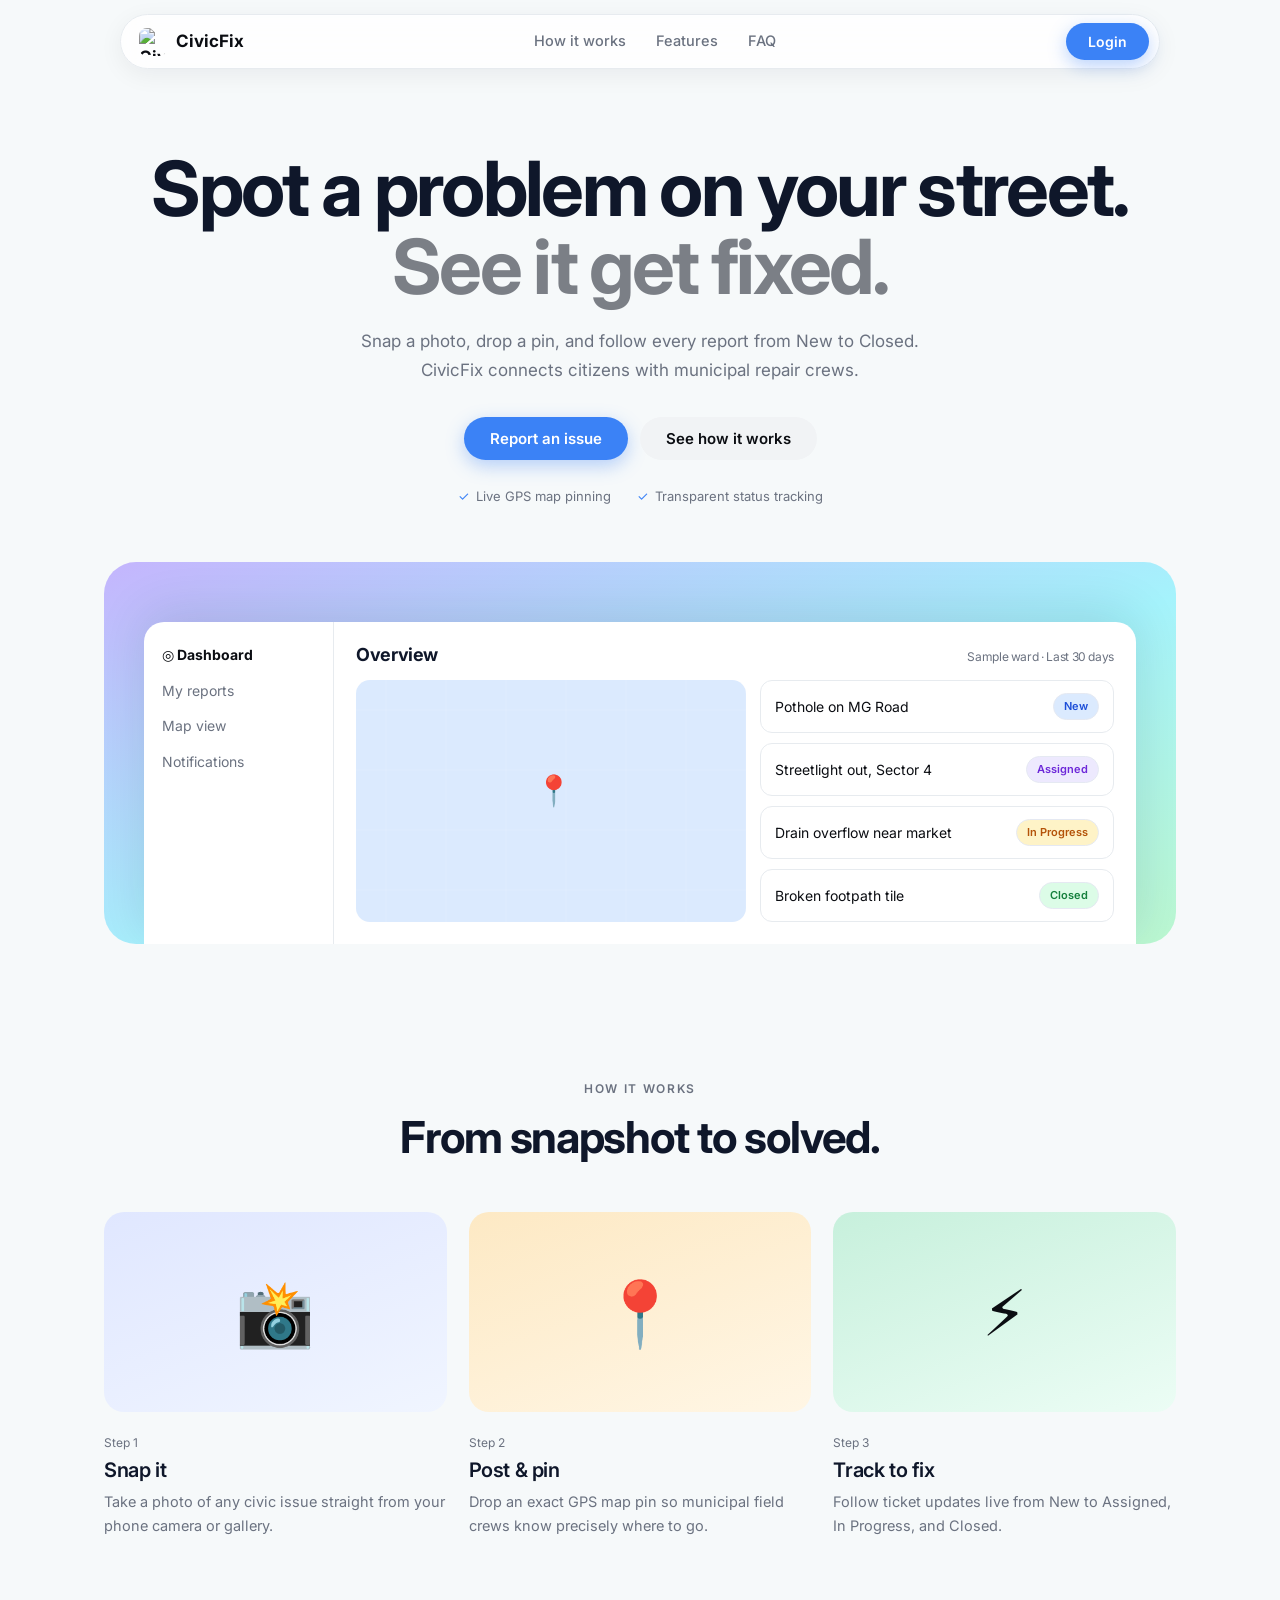
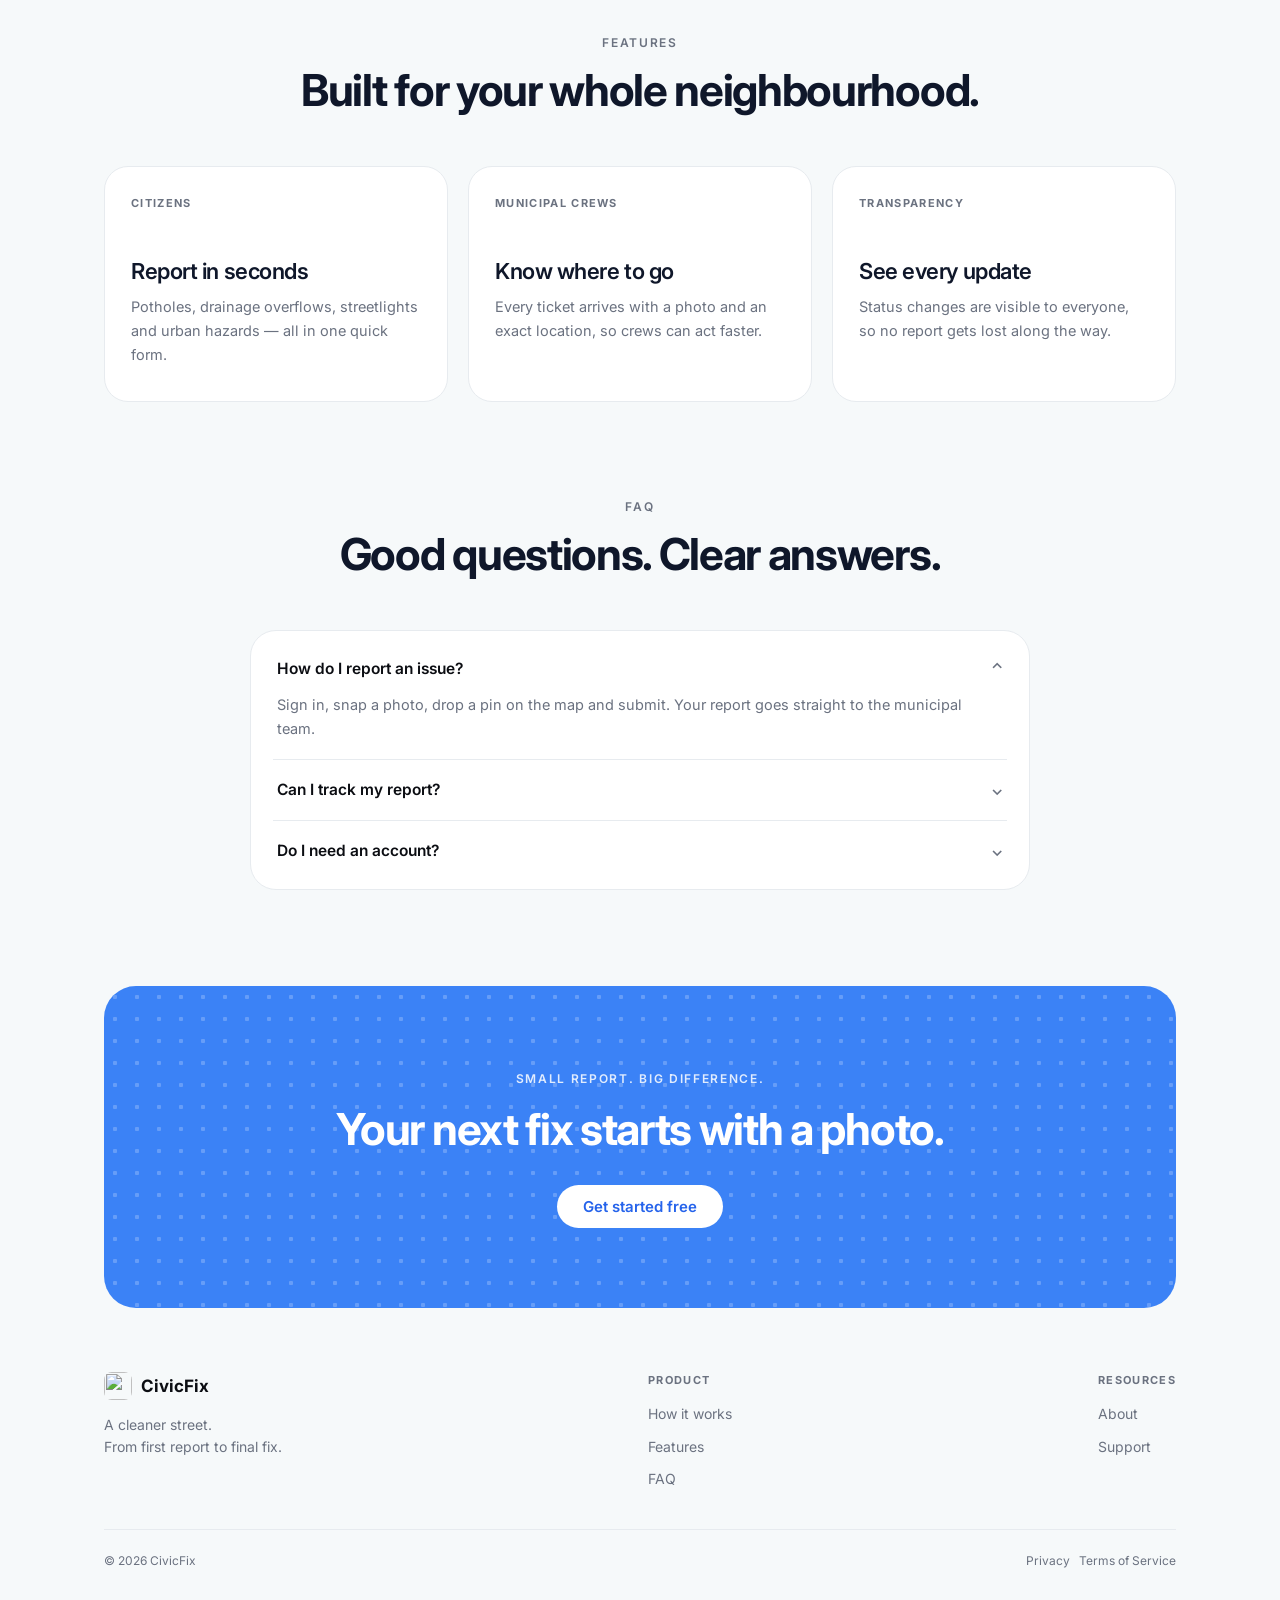
==== index.html @ f0e9b14c "new log in page" ====
<!DOCTYPE html>
<html lang="en">
<head>
<meta charset="utf-8">
<meta name="viewport" content="width=device-width, initial-scale=1">
<title>CivicFix — Welcome & About</title>
<link rel="icon" type="image/svg+xml" href="assets/favicon.svg">
<link rel="preconnect" href="https://fonts.googleapis.com">
<link rel="stylesheet" href="https://fonts.googleapis.com/css2?family=Inter:wght@400;500;600;700;800&display=swap">
<link rel="stylesheet" href="styles.css">
<link rel="stylesheet" href="landing.css">
</head>
<body class="lp">

<!-- FLOATING PILL NAVBAR -->
<nav class="lp-nav">
  <a class="lp-brand" href="index.html"><img src="assets/civicfix-logo.svg" alt="CivicFix logo"><span>CivicFix</span></a>
  <div class="lp-links">
    <a href="#how">How it works</a>
    <a href="#features">Features</a>
    <a href="#faq">FAQ</a>
  </div>
  <button type="button" class="lp-btn blue sm" id="openLoginModalBtn">Login</button>
</nav>

<main>
  <!-- HERO -->
  <section class="lp-hero">
    <div class="lp-wrap">
      <h1>Spot a problem on your street.<span>See it get fixed.</span></h1>
      <p>Snap a photo, drop a pin, and follow every report from New to Closed. CivicFix connects citizens with municipal repair crews.</p>
      <div class="lp-cta">
        <button type="button" class="lp-btn blue" id="heroSignInBtn">Report an issue</button>
        <a href="#how" class="lp-btn soft">See how it works</a>
      </div>
      <div class="lp-trust">
        <span><i>✓</i>Live GPS map pinning</span>
        <span><i>✓</i>Transparent status tracking</span>
      </div>

      <!-- product preview -->
      <div class="lp-stage">
        <div class="lp-win">
          <div class="lp-side"><b>◎ Dashboard</b><span>My reports</span><span>Map view</span><span>Notifications</span></div>
          <div class="lp-main">
            <h4>Overview <small>Sample ward · Last 30 days</small></h4>
            <div class="lp-grid">
              <div class="lp-map"></div>
              <div class="lp-list">
                <div class="lp-row">Pothole on MG Road <span class="chip n">New</span></div>
                <div class="lp-row">Streetlight out, Sector 4 <span class="chip a">Assigned</span></div>
                <div class="lp-row">Drain overflow near market <span class="chip p">In Progress</span></div>
                <div class="lp-row">Broken footpath tile <span class="chip c">Closed</span></div>
              </div>
            </div>
          </div>
        </div>
      </div>
    </div>
  </section>

  <!-- HOW IT WORKS -->
  <section class="lp-sec" id="how">
    <div class="lp-wrap">
      <div class="lp-eyebrow">How it works</div>
      <h2>From snapshot to solved.</h2>
      <div class="lp-cards">
        <div class="lp-card"><div class="art b">📸</div><small>Step 1</small><h3>Snap it</h3><p>Take a photo of any civic issue straight from your phone camera or gallery.</p></div>
        <div class="lp-card"><div class="art y">📍</div><small>Step 2</small><h3>Post &amp; pin</h3><p>Drop an exact GPS map pin so municipal field crews know precisely where to go.</p></div>
        <div class="lp-card"><div class="art g">⚡</div><small>Step 3</small><h3>Track to fix</h3><p>Follow ticket updates live from New to Assigned, In Progress, and Closed.</p></div>
      </div>
    </div>
  </section>

  <!-- FEATURES -->
  <section class="lp-sec" id="features">
    <div class="lp-wrap">
      <div class="lp-eyebrow">Features</div>
      <h2>Built for your whole neighbourhood.</h2>
      <div class="lp-feat">
        <div class="box"><span class="tag">CITIZENS</span><h3>Report in seconds</h3><p>Potholes, drainage overflows, streetlights and urban hazards — all in one quick form.</p></div>
        <div class="box"><span class="tag">MUNICIPAL CREWS</span><h3>Know where to go</h3><p>Every ticket arrives with a photo and an exact location, so crews can act faster.</p></div>
        <div class="box"><span class="tag">TRANSPARENCY</span><h3>See every update</h3><p>Status changes are visible to everyone, so no report gets lost along the way.</p></div>
      </div>
    </div>
  </section>

  <!-- FAQ -->
  <section class="lp-sec" id="faq">
    <div class="lp-wrap">
      <div class="lp-eyebrow">FAQ</div>
      <h2>Good questions. Clear answers.</h2>
      <div class="lp-faq">
        <details open><summary>How do I report an issue?</summary><p>Sign in, snap a photo, drop a pin on the map and submit. Your report goes straight to the municipal team.</p></details>
        <details><summary>Can I track my report?</summary><p>Yes. Each report moves through New, Assigned, In Progress and Closed, and you can follow it from your dashboard.</p></details>
        <details><summary>Do I need an account?</summary><p>You can continue with Google or use an email and password. It only takes a moment.</p></details>
      </div>

      <div class="lp-band">
        <small>SMALL REPORT. BIG DIFFERENCE.</small>
        <h2>Your next fix starts with a photo.</h2>
        <button type="button" class="lp-btn" id="ctaSignInBtn">Get started free</button>
      </div>

      <footer>
        <div class="lp-foot">
          <div><a class="lp-brand" href="index.html"><img src="assets/civicfix-logo.svg" alt=""><span>CivicFix</span></a>
            <p style="color:var(--lp-mute);margin-top:14px">A cleaner street.<br>From first report to final fix.</p></div>
          <div class="col"><h5>PRODUCT</h5><a href="#how">How it works</a><a href="#features">Features</a><a href="#faq">FAQ</a></div>
          <div class="col"><h5>RESOURCES</h5><a href="about.html">About</a><a href="#" class="legal">Support</a></div>
        </div>
        <div class="lp-copy"><span>© 2026 CivicFix</span><span><a href="#" class="legal">Privacy</a> &nbsp; <a href="#" class="legal">Terms of Service</a></span></div>
      </footer>
    </div>
  </section>
</main>

<!-- SIGN IN MODAL (unchanged) -->
<div class="modal" id="loginModal">
  <div class="modal-card" style="max-width: 440px;">
    <div class="modal-head">
      <div>
        <h2 id="authTitle">Welcome back</h2>
        <p class="small muted" style="margin:0" id="authSub">Sign in to report an issue or manage your ward.</p>
      </div>
      <button class="modal-x" data-close type="button">&#10005;</button>
    </div>
    <div class="modal-body">
      <div class="alert" id="loginAlert"></div>
      <button class="auth-google" id="googleBtn" type="button" style="width:100%; margin-bottom: 1rem;">
        <svg width="20" height="20" viewBox="0 0 48 48" aria-hidden="true">
          <path fill="#EA4335" d="M24 9.5c3.54 0 6.71 1.22 9.21 3.6l6.85-6.85C35.9 2.38 30.47 0 24 0 14.62 0 6.51 5.38 2.56 13.22l7.98 6.19C12.43 13.72 17.74 9.5 24 9.5z"/>
          <path fill="#4285F4" d="M46.98 24.55c0-1.57-.15-3.09-.38-4.55H24v9.02h12.94c-.58 2.96-2.26 5.48-4.78 7.18l7.73 6c4.51-4.18 7.09-10.36 7.09-17.65z"/>
          <path fill="#FBBC05" d="M10.53 28.59A14.5 14.5 0 0 1 9.77 24c0-1.6.27-3.14.76-4.59l-7.98-6.19A23.94 23.94 0 0 0 0 24c0 3.88.92 7.54 2.56 10.78l7.97-6.19z"/>
          <path fill="#34A853" d="M24 48c6.48 0 11.93-2.13 15.89-5.81l-7.73-6c-2.15 1.45-4.92 2.3-8.16 2.3-6.26 0-11.57-4.22-13.46-9.91l-7.98 6.19C6.51 42.62 14.62 48 24 48z"/>
        </svg>
Continue with Google
      </button>
      <div class="auth-divider">OR</div>
      <form id="emailForm" novalidate>
        <div class="field hidden" id="fName">
          <label for="fullName">Full name</label>
          <input class="input" type="text" id="fullName" placeholder="Your name" autocomplete="name" maxlength="60">
        </div>
        <div class="field" id="fEmail">
          <label for="email">Email address</label>
          <input class="input" type="email" id="email" placeholder="you@example.com" autocomplete="email">
          <div class="error-text">Enter a valid email address.</div>
        </div>
        <div class="field" id="fPass">
          <label for="password">Password</label>
          <input class="input" type="password" id="password" placeholder="••••••••" autocomplete="current-password">
          <div class="error-text">Password must be at least 6 characters.</div>
        </div>
        <div class="link-row"><a href="#" id="forgotLink" class="small">Forgot password?</a></div>
        <button class="btn btn-primary btn-lg btn-block" type="submit" id="signInBtn">Sign in</button>
      </form>
      <p class="center small muted" style="margin-top:1.1rem">
        <span id="switchText">New to CivicFix?</span> <a href="#" id="createLink">Create an account</a>
      </p>
      <div class="auth-legal">
        <a href="#" class="legal">Terms of Service</a>
        <a href="#" class="legal">Privacy Policy</a>
        <a href="#" class="legal">Support</a>
      </div>
    </div>
  </div>
</div>

<div class="toast-wrap"></div>

<script src="config.js"></script>
<script src="app.js"></script>
<script>
(function () {
  var mode = "signin"; // "signin" | "signup"
  var googleBtn = CF.$("#googleBtn");
  var googleHtml = googleBtn.innerHTML;
  var signInBtn = CF.$("#signInBtn");

  CF.wireModals();
  function openLogin() { CF.openModal("loginModal"); }
  CF.$("#openLoginModalBtn").addEventListener("click", openLogin);
  CF.$("#heroSignInBtn").addEventListener("click", openLogin);
  CF.$("#ctaSignInBtn").addEventListener("click", openLogin);

  CF.init().catch(function () {});

  document.documentElement.setAttribute("data-theme", localStorage.getItem("theme") || "light");

  function showAlert(msg) {
    var a = CF.$("#loginAlert");
    if (!msg) { a.classList.remove("show"); return; }
    a.textContent = msg;
    a.classList.add("show");
  }
  function resetButtons() {
    googleBtn.disabled = false;
    googleBtn.innerHTML = googleHtml;
    signInBtn.disabled = false;
    signInBtn.textContent = mode === "signup" ? "Create account" : "Sign in";
  }
  function go(session) {
    CF.toast("ok", "Signed in", session.role === "staff" ? "Opening the municipal console\u2026" : "Opening your dashboard\u2026");
    setTimeout(function () {
      CF.navigate(session.role === "staff" ? "admin.html" : "dashboard.html");
    }, 450);
  }
  function fail(err) {
    resetButtons();
    var msg = (err && err.status) ? CF.errText(err) : CF.authMessage(err);
    if (msg) { showAlert(msg); }
  }

  function setMode(next) {
    mode = next;
    var up = mode === "signup";
    CF.$("#authTitle").textContent = up ? "Create your account" : "Welcome back";
    CF.$("#authSub").textContent = up ? "Join CivicFix to report and track issues in your area."
      : "Sign in to report an issue or manage your ward.";
    CF.$("#fName").classList.toggle("hidden", !up);
    CF.$("#password").setAttribute("autocomplete", up ? "new-password" : "current-password");
    CF.$("#forgotLink").classList.toggle("hidden", up);
    CF.$("#switchText").textContent = up ? "Already have an account?" : "New to CivicFix?";
    CF.$("#createLink").textContent = up ? "Sign in" : "Create an account";
    signInBtn.textContent = up ? "Create account" : "Sign in";
    showAlert("");
  }
  CF.$("#createLink").addEventListener("click", function (e) {
    e.preventDefault();
    setMode(mode === "signin" ? "signup" : "signin");
  });

  googleBtn.addEventListener("click", function () {
    showAlert("");
    googleBtn.disabled = true;
    googleBtn.innerHTML = '<span class="spinner dark"></span> Connecting to Google\u2026';
    CF.signInGoogle().then(go).catch(fail);
  });

  CF.$("#emailForm").addEventListener("submit", function (e) {
    e.preventDefault();
    var email = CF.$("#email").value.trim();
    var pass = CF.$("#password").value;
    var okEmail = /^[^\s@]+@[^\s@]+\.[^\s@]+$/.test(email);
    var okPass = pass.length >= 6;
    CF.$("#fEmail").classList.toggle("invalid", !okEmail);
    CF.$("#fPass").classList.toggle("invalid", !okPass);
    if (!okEmail || !okPass) {
      showAlert("Please fix the highlighted fields and try again.");
      return;
    }
    showAlert("");
    signInBtn.disabled = true;
    signInBtn.innerHTML = '<span class="spinner"></span> ' + (mode === "signup" ? "Creating account\u2026" : "Signing in\u2026");
    var job = mode === "signup"
      ? CF.signUpEmail(CF.$("#fullName").value.trim(), email, pass)
      : CF.signInEmail(email, pass);
    job.then(go).catch(fail);
  });

  CF.$("#forgotLink").addEventListener("click", function (e) {
    e.preventDefault();
    var email = CF.$("#email").value.trim();
    if (!/^[^\s@]+@[^\s@]+\.[^\s@]+$/.test(email)) {
      CF.$("#fEmail").classList.add("invalid");
      showAlert("Enter your email address above, then click \u201CForgot password?\u201D again.");
      return;
    }
    showAlert("");
    CF.resetPassword(email)
      .then(function () { CF.toast("ok", "Check your inbox", "If an account exists, a reset link is on its way."); })
      .catch(function (err) { showAlert(CF.authMessage(err)); });
  });

  CF.$$(".legal").forEach(function (el) {
    el.addEventListener("click", function (e) {
      e.preventDefault();
      CF.toast("", "Legal", "Terms, privacy and support pages are placeholders in this build.");
    });
  });

  if (!CF.firebaseConfigured()) {
    showAlert("Firebase is not configured yet. Fill in config.js with your project's web config.");
    return;
  }
  CF.loadSession().then(function (s) { if (s) { go(s); } })
    .catch(function (err) { showAlert(CF.errText(err)); });
})();
</script>
</body>
</html>
---- styles.css ----
/* ==========================================================================
   CivicFix — shared stylesheet
   Vanilla CSS only. No frameworks, no build step.
   ========================================================================== */

:root{
  --brand:#1d4ed8;
  --brand-700:#1e40af;
  --brand-900:#172554;
  --brand-50:#eef4ff;
  
  /* Dynamic Theme Variables (Default: Light Mode) */
  --ink:#0f172a;
  --body:#334155;
  --muted:#64748b;
  --line:#e5e9f2;
  --line-2:#eef1f7;
  --bg:#f5f7fb;
  --card:#ffffff;
  --card-head-bg:#fafbfe;
  --input-bg:#ffffff;
  --input-readonly-bg:#f7f9fc;
  --topbar-bg:rgba(255,255,255,.92);
  --dropdown-bg:#ffffff;
  --sidebar-bg:#0f1b33;
  --kcol-bg:#eef1f7;
  
  --ok:#0f9d58;
  --ok-bg:#e8f6ee;
  --warn:#b45309;
  --warn-bg:#fdf3e3;
  --info:#1d4ed8;
  --info-bg:#eaf1ff;
  --violet:#6d28d9;
  --violet-bg:#f2ecff;
  --danger:#dc2626;
  --danger-bg:#fdecec;

  --radius:14px;
  --radius-sm:10px;
  --radius-lg:22px;
  --shadow-sm:0 1px 2px rgba(15,23,42,.06);
  --shadow:0 8px 28px rgba(15,23,42,.08);
  --shadow-lg:0 30px 70px rgba(15,23,42,.22);
  --nav-h:66px;
}

/* Dark Theme Overrides (Black & White / Dark Mode) */
[data-theme="dark"] {
  --ink:#f8fafc;
  --body:#94a3b8;
  --muted:#64748b;
  --line:#1e293b;
  --line-2:#111827;
  --bg:#0b0f19;
  --card:#131d31;
  --card-head-bg:#101726;
  --input-bg:#0f172a;
  --input-readonly-bg:#1e293b;
  --topbar-bg:rgba(19,29,49,.92);
  --dropdown-bg:#131d31;
  --sidebar-bg:#080e1a;
  --kcol-bg:#101726;
  --shadow-sm:0 1px 2px rgba(0,0,0,.4);
  --shadow:0 8px 28px rgba(0,0,0,.5);
}

*{box-sizing:border-box}
html,body{margin:0;padding:0}
body{
  font-family:"Inter",system-ui,-apple-system,"Segoe UI",Roboto,Helvetica,Arial,sans-serif;
  background:var(--bg);color:var(--body);line-height:1.55;
  -webkit-font-smoothing:antialiased;font-size:15px;
  transition: background-color 0.2s ease, color 0.2s ease;
}
h1,h2,h3,h4{color:var(--ink);margin:0 0 .35rem;line-height:1.22;letter-spacing:-.02em}
h1{font-size:1.7rem;font-weight:800}
h2{font-size:1.22rem;font-weight:700}
h3{font-size:1.02rem;font-weight:700}
p{margin:0 0 .8rem}
a{color:var(--brand);text-decoration:none}
a:hover{text-decoration:underline}
img{max-width:100%}
.hidden{display:none !important}
.muted{color:var(--muted)}
.small{font-size:.82rem}
.mono{font-family:ui-monospace,SFMono-Regular,Menlo,Consolas,monospace}
.center{text-align:center}
.row{display:flex;gap:.6rem;align-items:center}
.row.between{justify-content:space-between}
.wrap{flex-wrap:wrap}
.grow{flex:1}

/* ---------------------------------------------------------------- buttons */
.btn{
  display:inline-flex;align-items:center;justify-content:center;gap:.5rem;
  font:inherit;font-weight:600;font-size:.92rem;cursor:pointer;
  padding:.68rem 1.05rem;border-radius:11px;border:1px solid transparent;
  background:var(--card);color:var(--ink);transition:.16s ease;white-space:nowrap;
}
.btn:hover{transform:translateY(-1px)}
.btn:active{transform:translateY(0)}
.btn:focus-visible{outline:3px solid rgba(29,78,216,.28);outline-offset:2px}
.btn-primary{background:linear-gradient(180deg,#2563eb,#1d4ed8);color:#fff;box-shadow:0 6px 18px rgba(29,78,216,.32)}
.btn-primary:hover{box-shadow:0 10px 26px rgba(29,78,216,.4)}
.btn-outline{background:var(--card);border-color:var(--line);color:var(--ink)}
.btn-outline:hover{border-color:#c7d2e8;background:var(--bg)}
.btn-ghost{background:transparent;color:var(--body)}
.btn-ghost:hover{background:var(--line)}
.btn-danger{background:var(--card);border-color:#f2c6c6;color:var(--danger)}
.btn-danger:hover{background:var(--danger-bg)}
.btn-ok{background:var(--ok);color:#fff;box-shadow:0 6px 18px rgba(15,157,88,.28)}
.btn-lg{padding:.9rem 1.5rem;font-size:1rem;border-radius:13px}
.btn-sm{padding:.42rem .7rem;font-size:.8rem;border-radius:9px}
.btn-block{width:100%}
.btn[disabled]{opacity:.55;cursor:not-allowed;transform:none}
.btn-icon{width:36px;height:36px;padding:0;border-radius:10px}

/* ------------------------------------------------------------------ badges */
.badge{
  display:inline-flex;align-items:center;gap:.35rem;
  font-size:.74rem;font-weight:700;letter-spacing:.02em;
  padding:.28rem .6rem;border-radius:999px;text-transform:uppercase;
  background:var(--line);color:var(--body);border:1px solid transparent;
}
.badge::before{content:"";width:6px;height:6px;border-radius:50%;background:currentColor}
.badge-new{background:var(--warn-bg);color:var(--warn)}
.badge-assigned{background:var(--violet-bg);color:var(--violet)}
.badge-progress{background:var(--info-bg);color:var(--info)}
.badge-closed{background:var(--ok-bg);color:var(--ok)}
.pill{font-size:.72rem;font-weight:700;padding:.22rem .55rem;border-radius:999px;background:var(--brand-50);color:var(--brand-700)}

/* ------------------------------------------------------------------- cards */
.card{background:var(--card);border:1px solid var(--line);border-radius:var(--radius);box-shadow:var(--shadow-sm)}
.card-pad{padding:1.15rem 1.25rem}
.card-head{display:flex;align-items:center;justify-content:space-between;gap:1rem;padding:1rem 1.25rem;border-bottom:1px solid var(--line-2);background:var(--card-head-bg)}
.card-head h2,.card-head h3{margin:0}

/* ------------------------------------------------------------------- forms */
.field{margin-bottom:.95rem}
.field label{display:block;font-weight:600;color:var(--ink);font-size:.86rem;margin-bottom:.38rem}
.field .hint{font-size:.78rem;color:var(--muted);font-weight:400;margin-left:.3rem}
.input,.select,.textarea{
  width:100%;font:inherit;color:var(--ink);background:var(--input-bg);
  border:1px solid var(--line);border-radius:11px;padding:.72rem .85rem;
  transition:.15s ease;
}
.input::placeholder,.textarea::placeholder{color:var(--muted)}
.input:focus,.select:focus,.textarea:focus{outline:none;border-color:var(--brand);box-shadow:0 0 0 4px rgba(29,78,216,.13)}
.textarea{min-height:118px;resize:vertical}
.input[readonly]{background:var(--input-readonly-bg);color:var(--muted)}
.input-group{display:flex;gap:.5rem}
.input-group .input{flex:1}
.error-text{color:var(--danger);font-size:.78rem;margin-top:.3rem;display:none}
.field.invalid .input,.field.invalid .textarea,.field.invalid .select{border-color:var(--danger);box-shadow:0 0 0 4px rgba(220,38,38,.1)}
.field.invalid .error-text{display:block}

/* -------------------------------------------------------------- login page (UPDATED WITH BACKGROUND IMAGE) */
.auth{
  min-height:100vh;
  display:grid;
  grid-template-columns:1.05fr .95fr;
  background-color: #0b0f19;
}

.auth-brand{
  position:relative;
  overflow:hidden;
  color:#fff;
  padding:3rem 3.2rem;
  /* Urban City Infrastructure Background with Dark Gradient Overlay */
  background: 
    linear-gradient(135deg, rgba(15, 23, 42, 0.90) 0%, rgba(29, 78, 216, 0.85) 100%),
    url("https://images.unsplash.com/photo-1477959858617-67f30ac4ce71?q=80&w=1600&auto=format&fit=crop") center/cover no-repeat;
  display:flex;
  flex-direction:column;
  justify-content:space-between;
}

.auth-brand::after{
  content:"";
  position:absolute;
  inset:0;
  opacity:.12;
  background-image:linear-gradient(rgba(255,255,255,.6) 1px,transparent 1px),
                   linear-gradient(90deg,rgba(255,255,255,.6) 1px,transparent 1px);
  background-size:46px 46px;
}

.auth-brand>*{position:relative;z-index:1}
.brand-logo{display:flex;align-items:center;gap:.7rem;font-weight:800;font-size:1.2rem;letter-spacing:-.02em}
.brand-mark{
  width:42px;height:42px;border-radius:12px;display:grid;place-items:center;
  background:rgba(255,255,255,.16);border:1px solid rgba(255,255,255,.35);
  font-size:1.15rem;backdrop-filter:blur(6px);overflow:hidden;
}
.brand-mark img{width:30px;height:30px;display:block}
.auth-headline{font-size:2.45rem;font-weight:800;line-height:1.14;letter-spacing:-.035em;margin-bottom:.9rem}
.auth-sub{font-size:1.02rem;opacity:.92;max-width:30rem}
.auth-points{list-style:none;padding:0;margin:1.6rem 0 0;display:grid;gap:.55rem}
.auth-points li{display:flex;gap:.6rem;align-items:center;font-size:.92rem;opacity:.95}
.auth-points li span{width:22px;height:22px;border-radius:50%;background:rgba(255,255,255,.2);display:grid;place-items:center;font-size:.72rem}
.auth-foot{font-size:.78rem;opacity:.8}

.auth-panel{
  display:flex;
  align-items:center;
  justify-content:center;
  padding:2.4rem 1.6rem;
  background:var(--card);
}
.auth-card{width:100%;max-width:404px}
.auth-card h1{font-size:1.55rem}
.auth-google{
  width:100%;display:flex;align-items:center;justify-content:center;gap:.7rem;
  padding:.85rem 1rem;border:1px solid var(--line);border-radius:12px;background:var(--card);
  font-weight:600;font-size:.98rem;color:var(--ink);cursor:pointer;transition:.16s ease;
  box-shadow:var(--shadow-sm);
}
.auth-google:hover{border-color:#c7d2e8;box-shadow:0 8px 22px rgba(15,23,42,.1);transform:translateY(-1px)}
.auth-divider{display:flex;align-items:center;gap:.8rem;margin:1.25rem 0;color:var(--muted);font-size:.78rem;font-weight:600;letter-spacing:.06em}
.auth-divider::before,.auth-divider::after{content:"";height:1px;background:var(--line);flex:1}
.link-row{display:flex;justify-content:flex-end;margin:-.4rem 0 .9rem}
.auth-legal{margin-top:1.5rem;padding-top:1.1rem;border-top:1px solid var(--line-2);font-size:.8rem;color:var(--muted);display:flex;gap:.9rem;flex-wrap:wrap;justify-content:center}
.alert{display:none;background:var(--danger-bg);color:#b91c1c;border:1px solid #f6cccc;border-radius:10px;padding:.6rem .8rem;font-size:.84rem;margin-bottom:.9rem}
.alert.show{display:block}

/* ------------------------------------------------------------------ topbar */
.topbar{
  position:sticky;top:0;z-index:60;height:var(--nav-h);
  background:var(--topbar-bg);backdrop-filter:blur(10px);
  border-bottom:1px solid var(--line);
  display:flex;align-items:center;gap:1rem;padding:0 1.4rem;
}
.topbar .brand-logo{color:var(--ink);font-size:1.02rem}
.topbar .brand-mark{background:linear-gradient(180deg,#2563eb,#1d4ed8);border-color:transparent;color:#fff;width:36px;height:36px;border-radius:10px}
.topbar .brand-mark img{width:26px;height:26px}
.admin-bar-logo{display:inline-flex;align-items:center;justify-content:center;width:34px;height:34px;border-radius:9px;background:linear-gradient(180deg,#2563eb,#1d4ed8);box-shadow:0 4px 10px rgba(29,78,216,.25);margin-right:.4rem}
.admin-bar-logo img{width:24px;height:24px}
.topbar-search{position:relative;flex:1;max-width:440px}
.topbar-search .input{padding-left:2.3rem;background:var(--input-bg);border-color:var(--line)}
.topbar-search .input:focus{background:var(--card);border-color:var(--brand)}
.topbar-search .ico{position:absolute;left:.8rem;top:50%;transform:translateY(-50%);color:var(--muted);font-size:.9rem}
.topbar-links{display:flex;align-items:center;gap:.25rem;margin-left:auto}
.navlink{padding:.5rem .75rem;border-radius:9px;font-weight:600;font-size:.88rem;color:var(--body)}
.navlink:hover{background:var(--line);text-decoration:none}
.navlink.active{background:var(--brand-50);color:var(--brand-700)}

.avatar{
  width:38px;height:38px;border-radius:50%;display:grid;place-items:center;
  background:linear-gradient(180deg,#2563eb,#1d4ed8);color:#fff;font-weight:700;font-size:.85rem;
  cursor:pointer;border:2px solid var(--card);box-shadow:0 2px 8px rgba(29,78,216,.3);
}
.dropdown{position:relative}
.dropdown-menu{
  position:absolute;right:0;top:calc(100% + .6rem);min-width:238px;background:var(--dropdown-bg);
  border:1px solid var(--line);border-radius:var(--radius);box-shadow:var(--shadow);
  padding:.45rem;opacity:0;visibility:hidden;transform:translateY(-6px);transition:.16s ease;z-index:80;
}
.dropdown.open .dropdown-menu{opacity:1;visibility:visible;transform:translateY(0)}
.dropdown-head{padding:.6rem .7rem;border-bottom:1px solid var(--line-2);margin-bottom:.35rem}
.dropdown-head strong{display:block;color:var(--ink);font-size:.9rem}
.dropdown-head span{font-size:.78rem;color:var(--muted)}
.dropdown-item{display:flex;align-items:center;gap:.6rem;padding:.55rem .7rem;border-radius:99px;font-size:.88rem;color:var(--body);cursor:pointer}
.dropdown-item:hover{background:var(--line);text-decoration:none}
.dropdown-item.danger{color:var(--danger)}

/* ------------------------------------------------------------------- shell */
.page{max-width:1220px;margin:0 auto;padding:1.6rem 1.4rem 5rem}
.page-head{display:flex;align-items:flex-end;justify-content:space-between;gap:1rem;flex-wrap:wrap;margin-bottom:1.2rem}
.page-head .eyebrow{font-size:.76rem;font-weight:700;letter-spacing:.1em;text-transform:uppercase;color:var(--brand)}
.crumbs{font-size:.82rem;color:var(--muted);margin-bottom:.35rem}

/* -------------------------------------------------------------------- hero */
.hero{
  position:relative;overflow:hidden;border-radius:var(--radius-lg);color:#fff;padding:1.9rem 2rem;
  background:linear-gradient(135deg,#172554 0%,#1d4ed8 55%,#4f46e5 100%);
  box-shadow:var(--shadow);margin-bottom:1.3rem;
}
.hero::after{content:"";position:absolute;right:-90px;top:-90px;width:320px;height:320px;border-radius:50%;background:rgba(255,255,255,.09)}
.hero::before{content:"";position:absolute;right:70px;bottom:-140px;width:260px;height:260px;border-radius:50%;background:rgba(255,255,255,.06)}
.hero-inner{position:relative;z-index:1;display:flex;justify-content:space-between;align-items:center;gap:1.6rem;flex-wrap:wrap}
.hero h1{color:#fff;font-size:1.72rem;margin-bottom:.3rem}
.hero p{color:rgba(255,255,255,.88);margin:0;max-width:38rem;font-size:.95rem}
.hero .btn-primary{background:#fff;color:var(--brand-700);box-shadow:0 10px 26px rgba(0,0,0,.22)}
.hero .btn-primary:hover{background:#f4f7ff}

/* ------------------------------------------------------------------- stats */
.stats{display:grid;grid-template-columns:repeat(4,1fr);gap:1rem;margin-bottom:1.3rem}
.stat{background:var(--card);border:1px solid var(--line);border-radius:var(--radius);padding:1rem 1.15rem;box-shadow:var(--shadow-sm);position:relative;overflow:hidden}
.stat::after{content:"";position:absolute;left:0;top:0;bottom:0;width:4px;background:var(--brand)}
.stat.ok::after{background:var(--ok)}
.stat.warn::after{background:var(--warn)}
.stat.violet::after{background:var(--violet)}
.stat .k{font-size:.78rem;font-weight:600;color:var(--muted);text-transform:uppercase;letter-spacing:.05em}
.stat .v{font-size:1.85rem;font-weight:800;color:var(--ink);line-height:1.2;letter-spacing:-.03em}
.stat .d{font-size:.76rem;color:var(--muted)}

/* ------------------------------------------------------------- issue cards */
.feed{display:grid;gap:.85rem}
.issue{
  display:grid;grid-template-columns:64px 1fr auto;gap:1rem;align-items:center;
  background:var(--card);border:1px solid var(--line);border-radius:var(--radius);padding:1rem 1.15rem;
  box-shadow:var(--shadow-sm);transition:.16s ease;
}
.issue:hover{border-color:#cfdcf5;box-shadow:0 10px 26px rgba(15,23,42,.09);transform:translateY(-1px)}
.issue-thumb{width:64px;height:64px;border-radius:12px;display:grid;place-items:center;font-size:1.6rem;background:var(--brand-50)}
.issue-main h3{margin:0 0 .2rem;font-size:1rem}
.issue-meta{display:flex;gap:.8rem;flex-wrap:wrap;font-size:.79rem;color:var(--muted);align-items:center}
.issue-actions{display:flex;gap:.45rem;align-items:center}

/* ------------------------------------------------------------------- table */
.table-wrap{overflow-x:auto;border-radius:var(--radius);border:1px solid var(--line);background:var(--card);box-shadow:var(--shadow-sm)}
table.data{width:100%;border-collapse:collapse;font-size:.88rem;min-width:840px}
table.data th{
  text-align:left;font-size:.74rem;text-transform:uppercase;letter-spacing:.05em;color:var(--muted);
  padding:.8rem 1rem;border-bottom:1px solid var(--line);background:var(--card-head-bg);font-weight:700;white-space:nowrap;
}
table.data td{padding:.8rem 1rem;border-bottom:1px solid var(--line-2);vertical-align:middle;color:var(--body)}
table.data tr:last-child td{border-bottom:none}
table.data tbody tr:hover{background:var(--line)}
.td-actions{display:flex;gap:.35rem;justify-content:flex-end}

/* ---------------------------------------------------------------- stepper */
.stepper{display:flex;align-items:center;gap:.4rem;margin-bottom:1.4rem;flex-wrap:wrap}
.step{display:flex;align-items:center;gap:.55rem;padding:.5rem .8rem;border-radius:11px;border:1px solid var(--line);background:var(--card);cursor:pointer;transition:.16s ease}
.step .n{width:26px;height:26px;border-radius:50%;display:grid;place-items:center;background:var(--line);color:var(--muted);font-size:.78rem;font-weight:700}
.step .t{font-size:.84rem;font-weight:600;color:var(--muted)}
.step.active{border-color:var(--brand);background:var(--brand-50);box-shadow:0 0 0 3px rgba(29,78,216,.1)}
.step.active .n{background:var(--brand);color:#fff}
.step.active .t{color:var(--brand-700)}
.step.done .n{background:var(--ok);color:#fff}
.step.done .t{color:var(--ink)}
.step-line{flex:1;height:2px;background:var(--line);min-width:14px;border-radius:2px}

.step-panel{display:none}
.step-panel.active{display:block;animation:fade .22s ease}
@keyframes fade{from{opacity:0;transform:translateY(6px)}to{opacity:1;transform:none}}

/* ----------------------------------------------------------- category grid */
.cat-grid{display:grid;grid-template-columns:repeat(3,1fr);gap:.75rem}
.cat{
  border:1.5px solid var(--line);border-radius:var(--radius);background:var(--card);padding:1.05rem .8rem;
  display:flex;flex-direction:column;align-items:center;gap:.45rem;cursor:pointer;transition:.16s ease;text-align:center;
}
.cat:hover{border-color:#bcd0f2;transform:translateY(-2px);box-shadow:0 10px 22px rgba(15,23,42,.08)}
.cat .em{font-size:1.7rem;line-height:1}
.cat .lb{font-size:.85rem;font-weight:600;color:var(--ink)}
.cat.selected{border-color:var(--brand);background:var(--brand-50);box-shadow:0 0 0 3px rgba(29,78,216,.12)}
.cat.selected .lb{color:var(--brand-700)}

/* --------------------------------------------------------------------- map */
.map-box{height:360px;border-radius:var(--radius);border:1px solid var(--line);overflow:hidden;background:var(--line)}
.leaflet-container{font:inherit}
.map-toolbar{display:grid;grid-template-columns:1fr auto;gap:.6rem;margin-bottom:.7rem}

/* ------------------------------------------------------------------ upload */
.dropzone{
  border:2px dashed var(--muted);border-radius:var(--radius);background:var(--card);
  padding:1.8rem 1rem;text-align:center;transition:.16s ease;cursor:pointer;
}
.dropzone:hover,.dropzone.drag{border-color:var(--brand);background:var(--brand-50)}
.dropzone .em{font-size:2rem;display:block;margin-bottom:.3rem}
.dropzone strong{color:var(--ink)}
.thumbs{display:grid;grid-template-columns:repeat(auto-fill,minmax(104px,1fr));gap:.7rem;margin-top:1rem}
.thumb{position:relative;border-radius:12px;overflow:hidden;border:1px solid var(--line);aspect-ratio:1;background:var(--line)}
.thumb img{width:100%;height:100%;object-fit:cover;display:block}
.thumb .x{
  position:absolute;top:5px;right:5px;width:24px;height:24px;border-radius:50%;border:none;cursor:pointer;
  background:rgba(15,23,42,.78);color:#fff;font-size:.85rem;line-height:1;display:grid;place-items:center;
}
.thumb .x:hover{background:var(--danger)}

/* ------------------------------------------------------------------- modal */
.modal{
  position:fixed;inset:0;z-index:200;display:none;align-items:center;justify-content:center;padding:1.2rem;
  background:rgba(15,23,42,.6);backdrop-filter:blur(3px);
}
.modal.open{display:flex;animation:fade .18s ease}
.modal-card{
  background:var(--card);border-radius:18px;box-shadow:var(--shadow-lg);width:100%;max-width:620px;
  max-height:92vh;overflow:auto;animation:pop .2s ease;
}
@keyframes pop{from{opacity:0;transform:scale(.97) translateY(10px)}to{opacity:1;transform:none}}
.modal-head{display:flex;align-items:flex-start;justify-content:space-between;gap:1rem;padding:1.15rem 1.3rem;border-bottom:1px solid var(--line-2)}
.modal-head h2{margin:0}
.modal-body{padding:1.25rem 1.3rem}
.modal-foot{display:flex;justify-content:flex-end;gap:.55rem;padding:1rem 1.3rem;border-top:1px solid var(--line-2);background:var(--card-head-bg);border-radius:0 0 18px 18px}
.modal-x{width:34px;height:34px;border-radius:9px;border:1px solid var(--line);background:var(--card);cursor:pointer;color:var(--muted);font-size:1rem}
.modal-x:hover{background:var(--line);color:var(--ink)}
.modal-card.wide{max-width:820px}

/* ------------------------------------------------------------------- toast */
.toast-wrap{position:fixed;right:1.2rem;bottom:1.2rem;z-index:300;display:flex;flex-direction:column;gap:.6rem}
.toast{
  display:flex;gap:.7rem;align-items:flex-start;min-width:290px;max-width:380px;
  background:var(--card);border:1px solid var(--line);border-left:4px solid var(--brand);
  border-radius:12px;padding:.8rem .95rem;box-shadow:var(--shadow);
  animation:slidein .25s ease;
}
@keyframes slidein{from{opacity:0;transform:translateX(24px)}to{opacity:1;transform:none}}
.toast.ok{border-left-color:var(--ok)}
.toast.err{border-left-color:var(--danger)}
.toast strong{display:block;color:var(--ink);font-size:.9rem}
.toast span{font-size:.83rem;color:var(--muted)}

/* ----------------------------------------------------------------- spinner */
.spinner{width:16px;height:16px;border-radius:50%;border:2px solid rgba(255,255,255,.45);border-top-color:#fff;animation:spin .7s linear infinite;display:inline-block}
.spinner.dark{border-color:rgba(29,78,216,.25);border-top-color:var(--brand)}
@keyframes spin{to{transform:rotate(360deg)}}

/* --------------------------------------------------------------- admin UI */
.admin-shell{display:grid;grid-template-columns:246px 1fr;min-height:100vh}
.sidebar{
  background:var(--sidebar-bg);color:#c3cede;padding:1.1rem .85rem;position:sticky;top:0;height:100vh;
  display:flex;flex-direction:column;gap:.25rem;overflow-y:auto;
}
.sidebar .brand-logo{color:#fff;padding:.4rem .5rem 1.1rem;font-size:1rem}
.sidebar .brand-mark{background:rgba(255,255,255,.14);border-color:rgba(255,255,255,.24);width:34px;height:34px;font-size:.95rem}
.side-label{font-size:.68rem;letter-spacing:.12em;text-transform:uppercase;color:#6b7c99;padding:.9rem .6rem .35rem;font-weight:700}
.side-link{
  display:flex;align-items:center;gap:.65rem;padding:.62rem .7rem;border-radius:10px;
  color:#c3cede;font-size:.89rem;font-weight:600;cursor:pointer;transition:.14s ease;
}
.side-link:hover{background:rgba(255,255,255,.08);color:#fff;text-decoration:none}
.side-link.active{background:linear-gradient(90deg,#2563eb,#1d4ed8);color:#fff;box-shadow:0 8px 20px rgba(29,78,216,.35)}
.side-link .ic{width:20px;text-align:center}
.side-foot{margin-top:auto;padding:.8rem .6rem 0;border-top:1px solid rgba(255,255,255,.09);font-size:.78rem;color:#7d8dab}

.admin-main{background:var(--bg);min-width:0}
.admin-bar{display:flex;align-items:center;gap:1rem;padding:.9rem 1.5rem;background:var(--card);border-bottom:1px solid var(--line);position:sticky;top:0;z-index:50}
.admin-body{padding:1.5rem}

.view-tabs{display:inline-flex;background:var(--line);border-radius:11px;padding:3px;gap:2px}
.view-tabs button{border:none;background:transparent;font:inherit;font-weight:600;font-size:.84rem;color:var(--muted);padding:.42rem .85rem;border-radius:9px;cursor:pointer}
.view-tabs button.active{background:var(--card);color:var(--brand-700);box-shadow:var(--shadow-sm)}

.kanban{display:grid;grid-template-columns:repeat(4,minmax(238px,1fr));gap:1rem;align-items:start;overflow-x:auto;padding-bottom:.6rem}
.kcol{background:var(--kcol-bg);border:1px solid var(--line);border-radius:var(--radius);padding:.7rem;min-height:180px}
.kcol.drag-over{background:var(--brand-50);border-color:var(--brand)}
.kcol-head{display:flex;align-items:center;justify-content:space-between;padding:.2rem .35rem .7rem}
.kcol-head h3{font-size:.85rem;text-transform:uppercase;letter-spacing:.05em;color:var(--muted);margin:0;display:flex;align-items:center;gap:.45rem}
.kcol-head .dot{width:9px;height:9px;border-radius:50%;background:var(--warn)}
.kcol[data-status="Assigned"] .dot{background:var(--violet)}
.kcol[data-status="In Progress"] .dot{background:var(--info)}
.kcol[data-status="Closed"] .dot{background:var(--ok)}
/* ==================== Kanban v3 (CivicFix) ==================== */
.kanban-v2{display:grid;grid-template-columns:repeat(4,minmax(290px,1fr));gap:1.1rem;align-items:start;overflow-x:auto;padding:.2rem .1rem .8rem}
.kanban-v2 .kcol{--accent:var(--warn);position:relative;background:var(--kcol-bg);border:1px solid var(--line);border-radius:18px;padding:.8rem .7rem .9rem;min-height:260px;box-shadow:var(--shadow-sm);overflow:hidden;transition:background .15s,border-color .15s,box-shadow .15s}
.kanban-v2 .kcol::before{content:"";position:absolute;left:0;right:0;top:0;height:4px;background:var(--accent)}
.kanban-v2 .kcol[data-status="Assigned"]{--accent:var(--violet)}
.kanban-v2 .kcol[data-status="In Progress"]{--accent:var(--info)}
.kanban-v2 .kcol[data-status="Closed"]{--accent:var(--ok)}
.kanban-v2 .kcol.drag-over{background:var(--brand-50);border-color:var(--accent);box-shadow:0 0 0 3px color-mix(in srgb,var(--accent) 22%,transparent)}
.kanban-v2 .kcol-head{display:flex;align-items:center;justify-content:space-between;gap:.6rem;padding:.35rem .45rem .85rem;margin-bottom:.35rem}
.kanban-v2 .kcol-title{display:flex;align-items:center;gap:.6rem;min-width:0}
.kanban-v2 .kcol-ico{display:grid;place-items:center;width:34px;height:34px;border-radius:11px;font-size:1rem;background:color-mix(in srgb,var(--accent) 14%,var(--card));border:1px solid color-mix(in srgb,var(--accent) 30%,var(--line))}
.kanban-v2 .kcol-head h3{margin:0;display:block;font-size:.86rem;letter-spacing:.01em;text-transform:none;font-weight:800;color:var(--ink)}
.kanban-v2 .kcol-head small{display:block;margin-top:.1rem;font-size:.7rem;color:var(--muted);font-weight:500}
.kanban-v2 .kcount{min-width:28px;text-align:center;font-size:.76rem;font-weight:800;background:var(--card);border:1px solid var(--line);border-radius:999px;padding:.18rem .6rem;color:var(--accent)}
.kanban-v2 .kcards{display:grid;gap:.75rem;min-height:60px}

.kanban-v2 .kcard{--pri:var(--warn);position:relative;padding:0;cursor:grab;border:1px solid var(--line);border-left:4px solid var(--pri);border-radius:14px;background:var(--card);box-shadow:var(--shadow-sm);overflow:hidden;transition:transform .16s ease,box-shadow .16s ease,border-color .16s ease}
.kanban-v2 .kcard.p-high{--pri:var(--danger)}
.kanban-v2 .kcard.p-med{--pri:var(--warn)}
.kanban-v2 .kcard.p-low{--pri:var(--info)}
.kanban-v2 .kcard:hover{transform:translateY(-2px);box-shadow:0 14px 30px rgba(15,23,42,.14)}
.kanban-v2 .kcard:active{cursor:grabbing}
.kanban-v2 .kcard.dragging{opacity:.45;transform:rotate(1.5deg) scale(.98)}
.kanban-v2 .kcard-top{display:flex;align-items:center;justify-content:space-between;gap:.5rem;padding:.7rem .85rem .25rem}
.kanban-v2 .kcat{font-size:.72rem;font-weight:700;color:var(--brand-700);background:var(--brand-50);padding:.18rem .55rem;border-radius:999px}
.kanban-v2 .priChip{display:inline-flex;align-items:center;gap:.35rem;font-size:.68rem;font-weight:800;text-transform:uppercase;letter-spacing:.06em;color:var(--pri)}
.kanban-v2 .priChip i{width:8px;height:8px;border-radius:50%;background:var(--pri);box-shadow:0 0 0 3px color-mix(in srgb,var(--pri) 20%,transparent)}
.kanban-v2 .kcard h4{margin:0;padding:.1rem .85rem .2rem;font-size:.96rem;line-height:1.3;font-weight:700;color:var(--ink);display:-webkit-box;-webkit-line-clamp:2;-webkit-box-orient:vertical;overflow:hidden}
.kanban-v2 .kaddr{margin:0;padding:0 .85rem .5rem;font-size:.76rem;color:var(--muted);white-space:nowrap;overflow:hidden;text-overflow:ellipsis}
.kanban-v2 .kteam-row{display:flex;align-items:center;gap:.5rem;padding:0 .85rem .55rem}
.kanban-v2 .kteam{font-size:.72rem;font-weight:700;padding:.2rem .6rem;border-radius:999px;background:var(--violet-bg);color:var(--violet)}
.kanban-v2 .kteam-none{background:transparent;color:var(--muted);border:1px dashed var(--line);font-weight:600}
.kanban-v2 .kphotos{margin-left:auto;font-size:.72rem;font-weight:700;color:var(--muted)}
.kanban-v2 .km{display:flex;flex-wrap:wrap;gap:.45rem;padding:.5rem .85rem .6rem;border-top:1px dashed var(--line);font-size:.73rem;color:var(--muted);align-items:center}
.kanban-v2 .km .mono{font-weight:800;color:var(--ink);letter-spacing:.02em}
.kanban-v2 .km .filed{margin-left:auto;display:inline-flex;align-items:center;gap:.25rem}
.kanban-v2 .ka{display:flex;align-items:center;gap:.4rem;padding:.55rem .75rem .7rem;background:var(--card-head-bg);border-top:1px solid var(--line-2)}
.kanban-v2 .ka .btn{padding:.35rem .8rem;font-size:.76rem}
.kanban-v2 .ka-icons{margin-left:auto;display:flex;gap:.3rem}
.kanban-v2 .kico{display:grid;place-items:center;width:30px;height:30px;border-radius:9px;border:1px solid var(--line);background:var(--card);cursor:pointer;font-size:.9rem;line-height:1;transition:.14s}
.kanban-v2 .kico:hover{background:var(--brand-50);border-color:var(--brand);transform:translateY(-1px)}
.kanban-v2 .kcard-empty{display:grid;place-items:center;gap:.2rem;border:2px dashed var(--line);border-radius:14px;padding:1.8rem 1rem;text-align:center;color:var(--muted);font-size:.78rem;font-weight:600}
.kanban-v2 .kcard-empty span{font-size:1.4rem;opacity:.6}
.reporter-chip{display:inline-flex;align-items:center;gap:.3rem;padding:.12rem .5rem;border-radius:999px;background:linear-gradient(180deg,#eaf1ff,#ffffff);color:var(--brand-700);font-weight:700;font-size:.72rem;border:1px solid #dbe7fb}
.reporter-chip-mini{display:inline-flex;align-items:center;gap:.25rem;padding:.1rem .45rem;border-radius:999px;background:linear-gradient(180deg,#eaf1ff,#ffffff);color:var(--brand-700);font-weight:700;font-size:.71rem;border:1px solid #dbe7fb}
@media (max-width:1200px){.kanban-v2{grid-template-columns:repeat(2,minmax(280px,1fr))}}
@media (max-width:760px){.kanban-v2{grid-template-columns:1fr}}
.kcount{font-size:.74rem;font-weight:700;background:var(--card);border:1px solid var(--line);border-radius:999px;padding:.1rem .5rem;color:var(--muted)}
.kcards{display:grid;gap:.6rem;min-height:60px}
.kcard{background:var(--card);border:1px solid var(--line);border-radius:12px;padding:.75rem .8rem;box-shadow:var(--shadow-sm);cursor:grab;transition:.14s ease}
.kcard:hover{border-color:#c9d6ee;box-shadow:0 8px 20px rgba(15,23,42,.1)}
.kcard.dragging{opacity:.45;transform:rotate(1.2deg)}
.kcard h4{margin:0 0 .3rem;font-size:.88rem;color:var(--ink)}
.kcard .km{font-size:.74rem;color:var(--muted);display:flex;gap:.5rem;flex-wrap:wrap;margin-bottom:.5rem}
.kcard .ka{display:flex;gap:.3rem;flex-wrap:wrap}

/* -------------------------------------------------------------- analytics */
.bars{display:grid;gap:.7rem;margin-top:.4rem}
.bar-row{display:grid;grid-template-columns:150px 1fr 44px;gap:.7rem;align-items:center;font-size:.84rem}
.bar-track{height:10px;border-radius:99px;background:var(--line);overflow:hidden}
.bar-fill{height:100%;border-radius:99px;background:linear-gradient(90deg,#3b82f6,#1d4ed8)}

/* ============================================================ additions */
.fab{
  position:fixed;right:1rem;bottom:1rem;z-index:90;display:none;
  align-items:center;gap:.5rem;padding:.85rem 1.15rem;border-radius:999px;
  background:linear-gradient(180deg,#2563eb,#1d4ed8);color:#fff;font-weight:700;font-size:.9rem;
  box-shadow:0 12px 30px rgba(29,78,216,.45);
}
.fab:hover{text-decoration:none;transform:translateY(-2px)}
@media (max-width:760px){ .fab{display:inline-flex} }

.filter-bar{display:flex;gap:.6rem;flex-wrap:wrap;align-items:center;margin-bottom:1rem}
.filter-bar .input,.filter-bar .select{width:auto;min-width:150px;padding:.5rem .7rem;font-size:.86rem}
.chips{display:flex;gap:.4rem;flex-wrap:wrap}
.chip{
  border:1px solid var(--line);background:var(--card);border-radius:999px;padding:.38rem .8rem;
  font:inherit;font-size:.83rem;font-weight:600;color:var(--body);cursor:pointer;transition:.14s ease;
}
.chip:hover{border-color:#c7d2e8;background:var(--line)}
.chip.active{background:var(--brand);border-color:var(--brand);color:#fff}

.empty{padding:2.6rem 1rem;text-align:center;color:var(--muted)}
.empty .em{font-size:2.2rem;display:block;margin-bottom:.4rem}
.empty strong{color:var(--ink)}

.detail-grid{display:grid;grid-template-columns:repeat(2,1fr);gap:.85rem 1.2rem;margin:0}
.detail-grid div{min-width:0}
.detail-grid dt{font-size:.74rem;text-transform:uppercase;letter-spacing:.05em;color:var(--muted);font-weight:700}
.detail-grid dd{margin:.15rem 0 0;color:var(--ink);font-weight:600;font-size:.92rem;word-break:break-word}

.timeline{list-style:none;padding:0;margin:.4rem 0 0}
.timeline li{position:relative;padding:0 0 1rem 1.35rem;font-size:.86rem;border-left:2px solid var(--line);margin-left:.35rem}
.timeline li:last-child{border-left-color:transparent;padding-bottom:0}
.timeline li::before{content:"";position:absolute;left:-7px;top:2px;width:12px;height:12px;border-radius:50%;background:var(--brand);border:2px solid var(--card);box-shadow:0 0 0 2px var(--brand-50)}
.timeline li strong{display:block;color:var(--ink);font-size:.88rem}
.timeline li span{color:var(--muted);font-size:.78rem}

.note-list{list-style:none;padding:0;margin:0;display:grid;gap:.55rem}
.note-list li{background:var(--card-head-bg);border:1px solid var(--line-2);border-radius:10px;padding:.6rem .75rem;font-size:.85rem}
.note-list li b{display:block;color:var(--ink);font-size:.8rem;margin-bottom:.15rem}

.team-grid{display:grid;grid-template-columns:repeat(auto-fill,minmax(232px,1fr));gap:1rem}
.team-card{background:var(--card);border:1px solid var(--line);border-radius:var(--radius);padding:1rem;box-shadow:var(--shadow-sm)}
.team-card h3{margin:0 0 .1rem;font-size:.98rem}
.team-card .n{font-size:1.7rem;font-weight:800;color:var(--ink);letter-spacing:-.03em;line-height:1.1}
.mini-list{list-style:none;padding:0;margin:.6rem 0 0;display:grid;gap:.35rem}
.mini-list li{font-size:.82rem;display:flex;gap:.5rem;align-items:center;color:var(--body)}
.mini-list li .dot{width:7px;height:7px;border-radius:50%;background:var(--brand);flex:0 0 auto}

.review-grid{display:grid;gap:.6rem;margin-bottom:1rem}
.review-row{display:flex;justify-content:space-between;gap:1rem;padding:.65rem .8rem;background:var(--card-head-bg);border:1px solid var(--line-2);border-radius:10px;font-size:.88rem}
.review-row b{color:var(--ink);font-weight:600;flex:0 0 130px}
.review-row span{color:var(--body);text-align:right;word-break:break-word}

.switch{display:flex;align-items:center;gap:.6rem;font-size:.9rem;color:var(--ink);font-weight:600;cursor:pointer}
.switch input{width:38px;height:22px;appearance:none;-webkit-appearance:none;background:#cbd5e1;border-radius:99px;position:relative;cursor:pointer;transition:.18s;flex:0 0 auto}
.switch input::after{content:"";position:absolute;top:3px;left:3px;width:16px;height:16px;border-radius:50%;background:#fff;transition:.18s}
.switch input:checked{background:var(--brand)}
.switch input:checked::after{left:19px}

.legend{display:flex;gap:1rem;flex-wrap:wrap;font-size:.82rem;color:var(--muted);margin-top:.6rem}
.legend i{width:10px;height:10px;border-radius:50%;display:inline-block;margin-right:.35rem}
.map-box.tall{height:520px}
.modal .map-box{height:320px}

.demo-role{background:var(--card-head-bg);border:1px dashed var(--muted);border-radius:12px;padding:.7rem .8rem;margin-bottom:1rem}
.demo-role label{font-size:.74rem;font-weight:700;text-transform:uppercase;letter-spacing:.06em;color:var(--muted);display:block;margin-bottom:.45rem}
.seg{display:grid;grid-template-columns:1fr 1fr;gap:.4rem}
.seg button{border:1px solid var(--line);background:var(--card);border-radius:9px;padding:.5rem .6rem;font:inherit;font-size:.85rem;font-weight:600;cursor:pointer;color:var(--body);transition:.14s ease}
.seg button:hover{border-color:#c7d2e8}
.seg button.active{border-color:var(--brand);background:var(--brand-50);color:var(--brand-700)}

@media (max-width:900px){ .ov-grid{grid-template-columns:1fr !important} }

/* ------------------------------------------------ map tile fallback notice */
.map-fallback{
  position:absolute;left:50%;bottom:14px;transform:translateX(-50%);z-index:500;
  background:rgba(15,23,42,.88);color:#fff;border-radius:12px;padding:.6rem .85rem;
  display:flex;flex-direction:column;gap:.1rem;max-width:88%;text-align:center;
  box-shadow:0 12px 30px rgba(15,23,42,.3);pointer-events:none;
}
.map-fallback strong{font-size:.85rem;color:#fff}
.map-fallback span{font-size:.76rem;opacity:.85}
.map-box{position:relative}

/* -------------------------------------------------------------- Responsive & Mobile Optimization */
@media (max-width:1080px){
  .stats{grid-template-columns:repeat(2,1fr)}
  .kanban{grid-template-columns:repeat(2,minmax(230px,1fr))}
  
  .auth{
    grid-template-columns:1fr;
    /* Full screen urban image background on mobile */
    background: 
      linear-gradient(180deg, rgba(11, 15, 25, 0.85) 0%, rgba(11, 15, 25, 0.95) 100%),
      url("https://images.unsplash.com/photo-1477959858617-67f30ac4ce71?q=80&w=1200&auto=format&fit=crop") center/cover no-repeat;
  }
  .auth-brand{display:none}
  .auth-panel{
    background:transparent;
    padding:2rem 1.2rem;
  }
  .auth-card{
    background: rgba(19, 29, 49, 0.85);
    backdrop-filter: blur(12px);
    -webkit-backdrop-filter: blur(12px);
    border: 1px solid rgba(255, 255, 255, 0.12);
    padding: 1.8rem 1.4rem;
    border-radius: 20px;
    box-shadow: 0 20px 40px rgba(0, 0, 0, 0.4);
  }
}

@media (max-width:900px){
  .admin-shell{grid-template-columns:1fr}
  .sidebar{position:static;height:auto;flex-direction:row;overflow-x:auto;align-items:center;padding:.6rem}
  .sidebar .brand-logo,.side-label,.side-foot{display:none}
  .side-link{white-space:nowrap}
}

@media (max-width:760px){
  .page{padding:1.1rem 1rem 5.5rem}
  .topbar{padding:0 .85rem;gap:.6rem}
  .topbar-search{display:none}
  .topbar-links .navlink{display:none}
  .hero{padding:1.4rem 1.25rem}
  .hero h1{font-size:1.35rem}
  .stats{grid-template-columns:1fr 1fr;gap:.7rem}
  .issue{grid-template-columns:1fr;gap:.7rem}
  .issue-thumb{width:44px;height:44px;font-size:1.15rem}
  .cat-grid{grid-template-columns:repeat(2,1fr)}
  .kanban{grid-template-columns:1fr}
  .bar-row{grid-template-columns:104px 1fr 36px}
  .modal-foot{flex-direction:column-reverse}
  .modal-foot .btn{width:100%}
}

/* ============================================================ near-me (dashboard) */
.loc-bar{display:flex;align-items:center;justify-content:space-between;gap:1rem;flex-wrap:wrap;padding:.9rem 1.15rem;margin-bottom:1.1rem}
.loc-info{display:flex;flex-direction:column;gap:.15rem;min-width:0}
.loc-info strong{color:var(--ink);font-size:.98rem}
.loc-controls{display:flex;gap:.5rem;flex-wrap:wrap;align-items:center}
.loc-controls .input-group .input{min-width:200px;padding:.5rem .7rem;font-size:.86rem}
.loc-controls .select{width:auto;padding:.5rem .7rem;font-size:.86rem}
.loc-controls .btn{padding:.5rem .8rem;font-size:.85rem}

.nearby-grid{display:grid;grid-template-columns:1fr 1fr;gap:1rem;margin-bottom:1.6rem;align-items:start}
.nbox{overflow:hidden}
.nbox .card-head h2{font-size:1rem}
.nlist{display:grid;gap:.1rem;max-height:420px;overflow-y:auto;padding:.45rem}
.nitem{display:grid;grid-template-columns:48px 1fr auto;gap:.75rem;align-items:center;padding:.6rem .65rem;border-radius:12px;cursor:pointer;transition:.14s ease}
.nitem:hover,.nitem:focus-visible{background:var(--card-head-bg);outline:none}
.nitem .issue-thumb{width:48px;height:48px;font-size:1.25rem;overflow:hidden}
.nmain{min-width:0}
.nmain h4{margin:0 0 .15rem;font-size:.92rem;color:var(--ink);white-space:nowrap;overflow:hidden;text-overflow:ellipsis}
.nmain .issue-meta{gap:.55rem;font-size:.75rem}
.nside{display:flex;flex-direction:column;align-items:flex-end;gap:.35rem}
.nside .btn{padding:.2rem .5rem;font-size:.8rem}
.nempty{padding:1.6rem 1rem;text-align:center;margin:0}
.section-title{margin:0 0 .8rem;font-size:1.15rem}

@media (max-width:900px){
  .nearby-grid{grid-template-columns:1fr}
  .loc-controls{width:100%}
  .loc-controls .input-group{flex:1 1 100%}
}

/* -------------------------------------------------- interactive overview */
.ov-toolbar{display:flex;align-items:center;gap:1rem;flex-wrap:wrap;margin-bottom:1rem}
.ov-hint{margin-left:auto}
button.stat.clickable{font:inherit;text-align:left;cursor:pointer;width:100%;transition:transform .15s ease,box-shadow .15s ease,border-color .15s ease}
button.stat.clickable:hover,button.stat.clickable:focus-visible{transform:translateY(-3px);box-shadow:var(--shadow);border-color:var(--brand);outline:none}
button.stat.clickable:active{transform:translateY(-1px)}
.stat .go{display:inline-block;margin-left:.35rem;font-weight:700;color:var(--brand-700);opacity:0;transform:translateX(-4px);transition:all .15s ease}
.stat.clickable:hover .go,.stat.clickable:focus-visible .go{opacity:1;transform:none}
.issue.clickable-row{cursor:pointer;transition:background .15s ease,box-shadow .15s ease}
.issue.clickable-row:hover{background:var(--brand-50);box-shadow:var(--shadow-sm)}
.active-filters{display:flex;gap:.45rem;flex-wrap:wrap;margin-bottom:.8rem}
.fchip{font:inherit;font-size:.8rem;font-weight:600;padding:.32rem .7rem;border-radius:999px;border:1px solid var(--brand);background:var(--brand-50);color:var(--brand-700);cursor:pointer}
.fchip:hover{background:var(--brand);color:#fff}
.fchip.clear-all{border-color:var(--line);background:transparent;color:var(--muted)}
@media (max-width:900px){ .ov-hint{margin-left:0} }

/* ------------------------------------------------ issue photo thumbnails */
.thumb{position:relative;display:block;padding:0;border:0;overflow:hidden;cursor:zoom-in;background:var(--line);font:inherit;color:var(--muted)}
.thumb img{width:100%;height:100%;object-fit:cover;display:block;transition:transform .3s ease}
.thumb:hover img{transform:scale(1.06)}
.thumb-ph{position:absolute;inset:0;display:none;place-items:center;align-content:center;gap:.2rem;font-size:1.6rem;opacity:.75}
.thumb-ph small{font-size:.7rem;font-weight:600}
.thumb.noimg{cursor:default}
.thumb.noimg .thumb-ph{display:grid}
.thumb-count{position:absolute;right:.45rem;bottom:.45rem;font-size:.7rem;font-weight:700;padding:.15rem .45rem;border-radius:999px;background:rgba(15,23,42,.72);color:#fff}
.thumb-cover{width:100%;aspect-ratio:16/9}
.thumb-sm{width:64px;height:48px;border-radius:10px;border:1px solid var(--line)}
.thumb-sm .thumb-ph{font-size:1.2rem}
.thumb-sm .thumb-ph small{display:none}
.thumb-sm .thumb-count{display:none}
table.data{min-width:960px}

/* ------------------------------------------------------- donut charts */
.donut-wrap{display:flex;align-items:center;gap:1.4rem;flex-wrap:wrap}
.donut{width:176px;height:176px;flex:none;overflow:visible}
.donut-track{fill:none;stroke:var(--line);stroke-width:22}
.donut .seg{fill:none;stroke-width:22;cursor:pointer;transition:stroke-width .18s ease,opacity .18s ease}
.donut .seg:hover,.donut .seg.hl,.donut .seg.sel{stroke-width:27}
.donut-wrap.hovering .seg:not(.hl){opacity:.35}
.donut-n,.donut-l{pointer-events:none}
.donut-n{fill:var(--ink);font-weight:800;font-size:24px;text-anchor:middle;font-family:inherit}
.donut-l{fill:var(--muted);font-weight:600;font-size:7.5px;text-anchor:middle;text-transform:uppercase;letter-spacing:.05em;font-family:inherit}
.legend{display:grid;gap:.15rem;flex:1;min-width:170px}
.legend-row{display:grid;grid-template-columns:12px 1fr auto;gap:.6rem;align-items:center;font:inherit;font-size:.84rem;background:transparent;border:1px solid transparent;border-radius:10px;padding:.38rem .5rem;text-align:left;color:inherit;cursor:pointer;transition:background .15s ease,border-color .15s ease}
.legend-row:hover,.legend-row:focus-visible{background:var(--brand-50);border-color:var(--line);outline:none}
.legend-row.on{background:var(--brand-50);border-color:var(--brand)}
.legend-row.zero{opacity:.55}
.legend-row .dot{width:12px;height:12px;border-radius:50%}
.legend-row .lg-n small{color:var(--muted);margin-left:.45rem;font-weight:600;font-size:.76rem}
@media (max-width:520px){ .donut-wrap{justify-content:center} }
---- landing.css ----
/* CivicFix landing page — restyle (loaded AFTER styles.css; only lp-* classes) */
:root{
  --lp-bg:#f6f9fa; --lp-surface:#fff; --lp-ink:#0b0d12; --lp-mute:#6b7280; --lp-line:#e7ebef;
  --lp-blue:#3b82f6; --lp-blue-d:#2563eb; --lp-soft:#f1f3f5;
}
[data-theme="dark"]{
  --lp-bg:#0d1117; --lp-surface:#151b23; --lp-ink:#f3f5f7; --lp-mute:#9aa4b2; --lp-line:#232b36; --lp-soft:#1c2430;
}
body.lp{background:var(--lp-bg);color:var(--lp-ink);font-family:Inter,system-ui,sans-serif;margin:0;scroll-behavior:smooth}
html{scroll-behavior:smooth;scroll-padding-top:90px}
.lp a{color:inherit;text-decoration:none}
.lp-wrap{max-width:1120px;margin:0 auto;padding:0 24px}

/* floating pill navbar */
.lp-nav{position:fixed;top:14px;left:50%;transform:translateX(-50%);z-index:50;width:min(1040px,calc(100% - 24px));
  display:flex;align-items:center;justify-content:space-between;padding:8px 10px 8px 18px;
  background:color-mix(in srgb,var(--lp-surface) 82%,transparent);backdrop-filter:blur(14px);
  border:1px solid var(--lp-line);border-radius:999px;box-shadow:0 6px 24px rgba(15,23,42,.06)}
.lp-brand{display:flex;align-items:center;gap:9px;font-weight:700;font-size:17px}
.lp-brand img{width:28px;height:28px;border-radius:8px}
.lp-links{display:flex;gap:30px;font-size:14.5px;color:var(--lp-mute);font-weight:500}
.lp-links a:hover{color:var(--lp-ink)}
.lp-btn{border:0;cursor:pointer;font:600 15px Inter,sans-serif;border-radius:999px;padding:12px 26px;transition:.2s}
.lp-btn.blue{background:var(--lp-blue);color:#fff;box-shadow:0 6px 18px rgba(59,130,246,.35)}
.lp-btn.blue:hover{background:var(--lp-blue-d);transform:translateY(-1px)}
.lp-btn.soft{background:var(--lp-soft);color:var(--lp-ink)}
.lp-btn.soft:hover{background:var(--lp-line)}
.lp-btn.sm{padding:10px 22px;font-size:14px}

/* hero */
.lp-hero{text-align:center;padding:150px 0 40px}
.lp-hero h1{font-size:clamp(38px,7vw,76px);line-height:1.02;letter-spacing:-.035em;margin:0 0 22px;font-weight:700}
.lp-hero h1 span{color:#7b7f86;display:block}
.lp-hero p{max-width:560px;margin:0 auto 32px;color:var(--lp-mute);font-size:17px;line-height:1.7}
.lp-cta{display:flex;gap:12px;justify-content:center;flex-wrap:wrap}
.lp-trust{display:flex;gap:26px;justify-content:center;margin-top:26px;color:var(--lp-mute);font-size:13px;flex-wrap:wrap}
.lp-trust i{font-style:normal;color:var(--lp-blue);margin-right:6px}

/* product preview */
.lp-stage{margin:56px auto 0;padding:60px 40px 0;border-radius:32px;
  background:linear-gradient(160deg,#c4b5fd 0%,#a5f3fc 55%,#bbf7d0 100%);overflow:hidden}
.lp-win{background:var(--lp-surface);border-radius:20px 20px 0 0;display:grid;grid-template-columns:190px 1fr;min-height:300px;
  box-shadow:0 -10px 50px rgba(15,23,42,.12);text-align:left}
.lp-side{padding:22px 18px;border-right:1px solid var(--lp-line);font-size:14px;color:var(--lp-mute);display:flex;flex-direction:column;gap:14px}
.lp-side b{color:var(--lp-ink)}
.lp-main{padding:22px}
.lp-main h4{margin:0 0 14px;font-size:18px;display:flex;justify-content:space-between;align-items:baseline}
.lp-main h4 small{font-weight:400;color:var(--lp-mute);font-size:12px}
.lp-grid{display:grid;grid-template-columns:1.1fr 1fr;gap:14px}
.lp-map{border-radius:14px;min-height:190px;position:relative;
  background:linear-gradient(90deg,transparent 49%,#fff6 50%,transparent 51%),linear-gradient(0deg,transparent 49%,#fff6 50%,transparent 51%),#dbeafe;background-size:60px 60px,60px 60px,auto}
.lp-map::after{content:"📍";position:absolute;left:46%;top:36%;font-size:30px}
.lp-list{display:flex;flex-direction:column;gap:10px}
.lp-row{display:flex;justify-content:space-between;align-items:center;padding:12px 14px;border:1px solid var(--lp-line);border-radius:12px;font-size:14px}
.chip{font-size:11px;font-weight:600;padding:4px 10px;border-radius:999px}
.chip.n{background:#dbeafe;color:#1d4ed8}.chip.a{background:#ede9fe;color:#6d28d9}.chip.p{background:#fef3c7;color:#b45309}.chip.c{background:#dcfce7;color:#15803d}

/* sections */
.lp-sec{padding:96px 0 0}
.lp-eyebrow{text-align:center;font-size:12px;letter-spacing:.14em;color:var(--lp-mute);font-weight:600;text-transform:uppercase;margin-bottom:12px}
.lp-sec h2{text-align:center;font-size:clamp(28px,4vw,44px);letter-spacing:-.03em;margin:0 0 48px;font-weight:700}
.lp-cards{display:grid;grid-template-columns:repeat(3,1fr);gap:22px}
.lp-card .art{height:200px;border-radius:20px;display:flex;align-items:center;justify-content:center;font-size:64px;margin-bottom:18px}
.art.b{background:linear-gradient(160deg,#e0e7ff,#f0f5ff)}.art.y{background:linear-gradient(160deg,#fde9c4,#fff6e5)}.art.g{background:linear-gradient(160deg,#c7f0dc,#ecfdf5)}
[data-theme="dark"] .art{filter:brightness(.8)}
.lp-card small{font-size:12px;color:var(--lp-mute)}
.lp-card h3{margin:4px 0 8px;font-size:20px;font-weight:600}
.lp-card p{margin:0;color:var(--lp-mute);font-size:14.5px;line-height:1.65}
.lp-feat{display:grid;grid-template-columns:repeat(3,1fr);gap:20px}
.lp-feat .box{border:1px solid var(--lp-line);background:var(--lp-surface);border-radius:24px;padding:28px 26px 34px}
.lp-feat .tag{font-size:11px;letter-spacing:.12em;font-weight:700;color:var(--lp-mute);margin-bottom:46px;display:block}
.lp-feat h3{margin:0 0 10px;font-size:22px;font-weight:600}
.lp-feat p{margin:0;color:var(--lp-mute);font-size:14.5px;line-height:1.65}

/* faq */
.lp-faq{max-width:780px;margin:0 auto;background:var(--lp-surface);border:1px solid var(--lp-line);border-radius:26px;padding:8px 22px}
.lp-faq details{border-bottom:1px solid var(--lp-line);padding:18px 4px}
.lp-faq details:last-child{border:0}
.lp-faq summary{cursor:pointer;font-weight:600;font-size:15.5px;list-style:none;display:flex;justify-content:space-between}
.lp-faq summary::after{content:"⌄";color:var(--lp-mute)}
.lp-faq details[open] summary::after{content:"⌃"}
.lp-faq details p{margin:12px 0 0;color:var(--lp-mute);font-size:14.5px;line-height:1.65}

/* cta + footer */
.lp-band{margin-top:96px;border-radius:32px;padding:80px 24px;text-align:center;color:#fff;
  background:radial-gradient(rgba(255,255,255,.22) 2px,transparent 2.5px) 0 0/22px 22px,var(--lp-blue)}
.lp-band small{letter-spacing:.14em;font-weight:600;font-size:12px;opacity:.85}
.lp-band h2{color:#fff;margin:14px 0 28px}
.lp-band .lp-btn{background:#fff;color:var(--lp-blue-d)}
.lp-foot{display:flex;justify-content:space-between;gap:40px;flex-wrap:wrap;padding:64px 0 28px;font-size:14px}
.lp-foot .col h5{margin:0 0 14px;font-size:11px;letter-spacing:.12em;color:var(--lp-mute)}
.lp-foot .col a{display:block;color:var(--lp-mute);margin-bottom:11px}
.lp-foot .col a:hover{color:var(--lp-ink)}
.lp-copy{border-top:1px solid var(--lp-line);padding:22px 0 40px;display:flex;justify-content:space-between;color:var(--lp-mute);font-size:12px;flex-wrap:wrap;gap:10px}

@media(max-width:820px){
  .lp-links{display:none}.lp-cards,.lp-feat{grid-template-columns:1fr}
  .lp-win{grid-template-columns:1fr}.lp-side{display:none}.lp-grid{grid-template-columns:1fr}.lp-stage{padding:30px 14px 0}
}
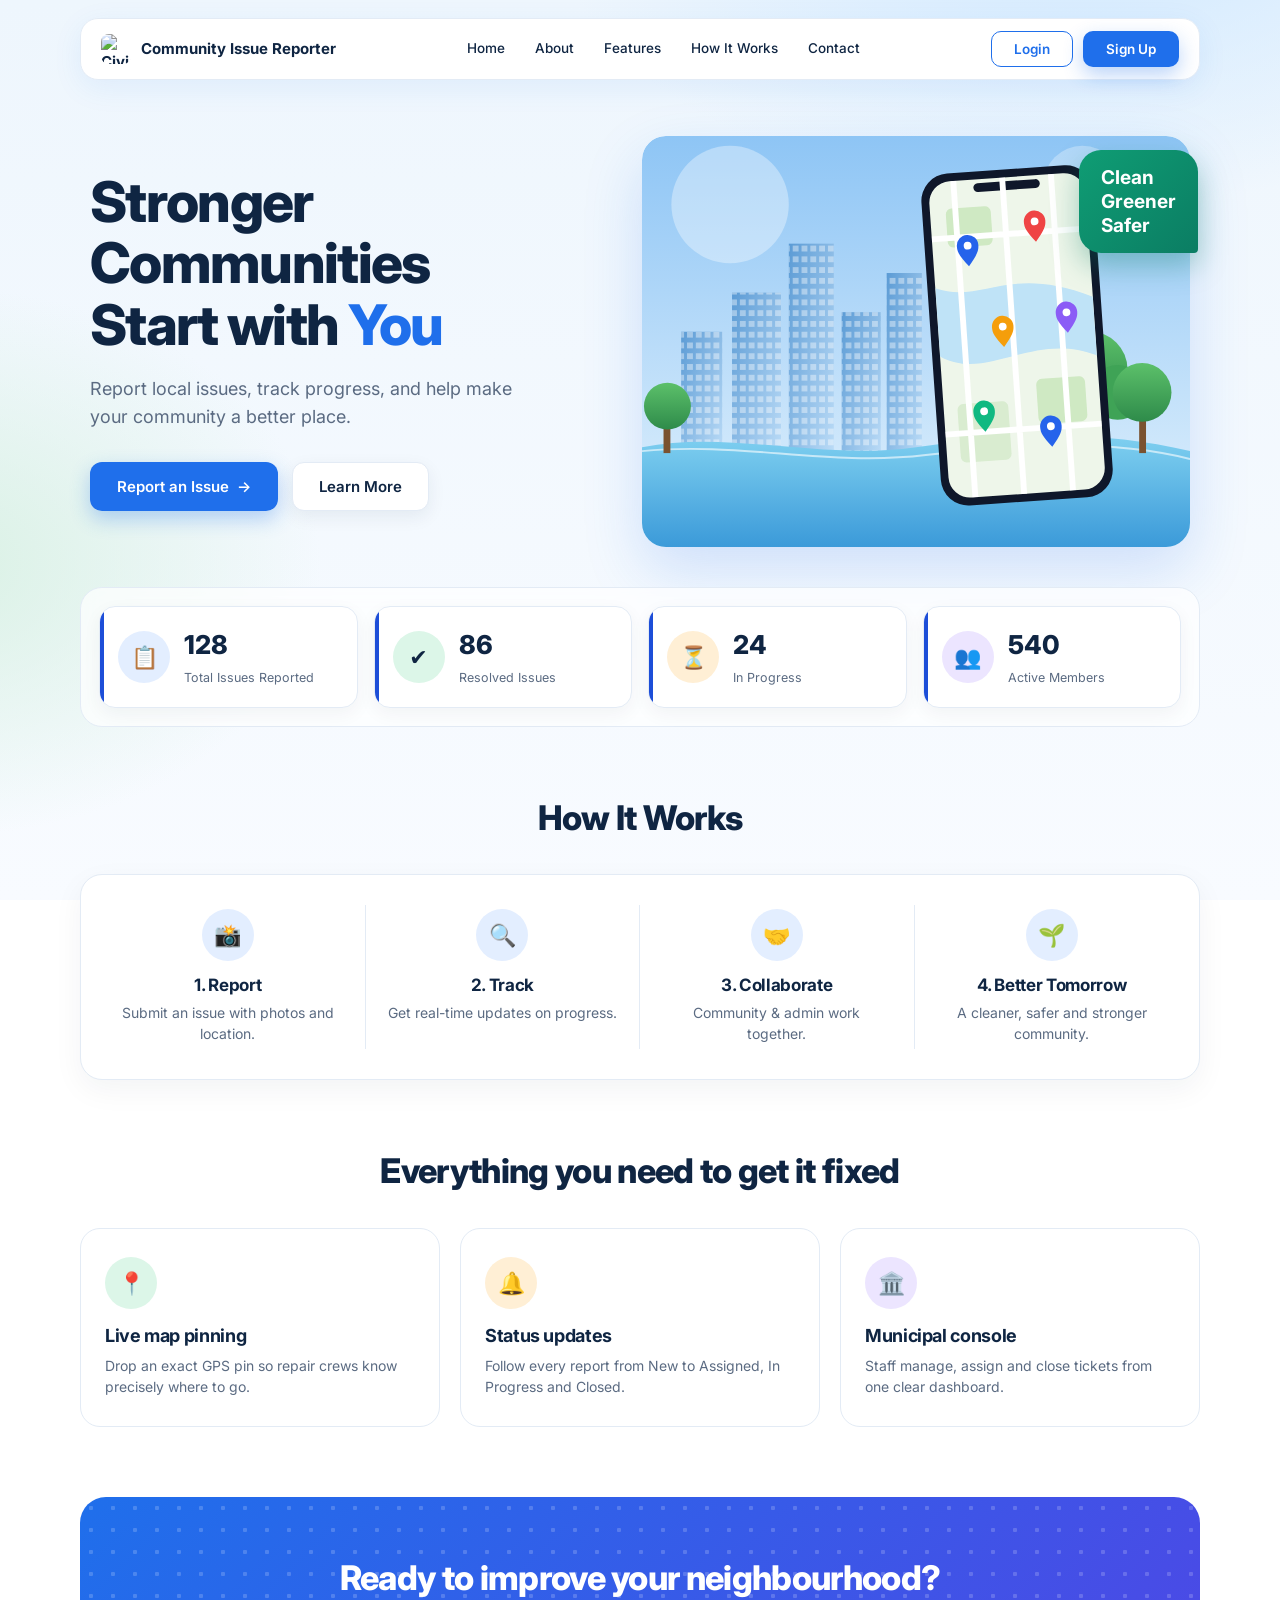
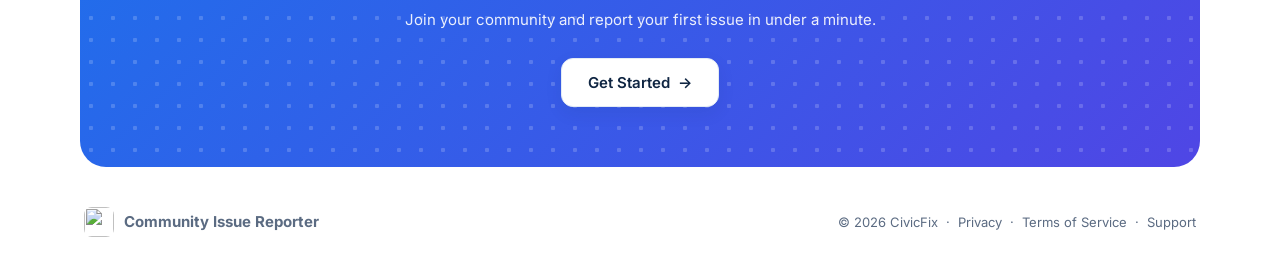
==== commit 2c9b8454: "log in #2" ====
--- a/index.html
+++ b/index.html
@@ -12,108 +12,121 @@
 </head>
 <body class="lp">
 
-<!-- FLOATING PILL NAVBAR -->
+<div class="lp-shell">
+<!-- NAVBAR -->
 <nav class="lp-nav">
-  <a class="lp-brand" href="index.html"><img src="assets/civicfix-logo.svg" alt="CivicFix logo"><span>CivicFix</span></a>
+  <a class="lp-brand" href="index.html"><img src="assets/civicfix-logo.svg" alt="CivicFix logo"><span>Community Issue Reporter</span></a>
   <div class="lp-links">
-    <a href="#how">How it works</a>
-    <a href="#features">Features</a>
-    <a href="#faq">FAQ</a>
+    <a href="#top">Home</a><a href="about.html">About</a><a href="#features">Features</a><a href="#how">How It Works</a><a href="#contact">Contact</a>
   </div>
-  <button type="button" class="lp-btn blue sm" id="openLoginModalBtn">Login</button>
+  <div class="lp-auth">
+    <button type="button" class="lp-btn line sm" id="openLoginModalBtn">Login</button>
+    <button type="button" class="lp-btn blue sm" id="ctaSignInBtn">Sign Up</button>
+  </div>
 </nav>
 
-<main>
+<main id="top">
   <!-- HERO -->
   <section class="lp-hero">
-    <div class="lp-wrap">
-      <h1>Spot a problem on your street.<span>See it get fixed.</span></h1>
-      <p>Snap a photo, drop a pin, and follow every report from New to Closed. CivicFix connects citizens with municipal repair crews.</p>
+    <div class="lp-copy">
+      <h1>Stronger Communities<br>Start with <em>You</em></h1>
+      <p>Report local issues, track progress, and help make your community a better place.</p>
       <div class="lp-cta">
-        <button type="button" class="lp-btn blue" id="heroSignInBtn">Report an issue</button>
-        <a href="#how" class="lp-btn soft">See how it works</a>
+        <button type="button" class="lp-btn blue" id="heroSignInBtn">Report an Issue <span>→</span></button>
+        <a href="#how" class="lp-btn white">Learn More</a>
       </div>
-      <div class="lp-trust">
-        <span><i>✓</i>Live GPS map pinning</span>
-        <span><i>✓</i>Transparent status tracking</span>
-      </div>
-
-      <!-- product preview -->
-      <div class="lp-stage">
-        <div class="lp-win">
-          <div class="lp-side"><b>◎ Dashboard</b><span>My reports</span><span>Map view</span><span>Notifications</span></div>
-          <div class="lp-main">
-            <h4>Overview <small>Sample ward · Last 30 days</small></h4>
-            <div class="lp-grid">
-              <div class="lp-map"></div>
-              <div class="lp-list">
-                <div class="lp-row">Pothole on MG Road <span class="chip n">New</span></div>
-                <div class="lp-row">Streetlight out, Sector 4 <span class="chip a">Assigned</span></div>
-                <div class="lp-row">Drain overflow near market <span class="chip p">In Progress</span></div>
-                <div class="lp-row">Broken footpath tile <span class="chip c">Closed</span></div>
-              </div>
-            </div>
-          </div>
-        </div>
-      </div>
-    </div>
+    </div>
+
+    <div class="lp-art">
+      <div class="lp-bubble">Clean<br>Greener<br>Safer</div>
+      <svg viewBox="0 0 560 420" role="img" aria-label="Phone showing a map of reported issues in a green city">
+        <defs>
+          <linearGradient id="bg" x1="0" y1="0" x2="0" y2="1"><stop offset="0" stop-color="#8ec5f5"/><stop offset="1" stop-color="#e3f2fd"/></linearGradient>
+          <linearGradient id="bd" x1="0" y1="0" x2="1" y2="1"><stop offset="0" stop-color="#5b9bd5"/><stop offset="1" stop-color="#bcdcf7"/></linearGradient>
+          <linearGradient id="lake" x1="0" y1="0" x2="0" y2="1"><stop offset="0" stop-color="#7fd0f0"/><stop offset="1" stop-color="#3b9ad9"/></linearGradient>
+          <linearGradient id="tr" x1="0" y1="0" x2="0" y2="1"><stop offset="0" stop-color="#5cc06a"/><stop offset="1" stop-color="#2e8b4a"/></linearGradient>
+          <pattern id="win" width="9" height="11" patternUnits="userSpaceOnUse"><rect x="1" y="2" width="6" height="6" fill="#fff" opacity=".4"/></pattern>
+          <path id="pin" d="M0 0C-9-11-11-15-11-21a11 11 0 0 1 22 0C11-15 9-11 0 0z"/>
+        </defs>
+        <rect width="560" height="420" rx="24" fill="url(#bg)"/>
+        <circle cx="90" cy="70" r="60" fill="#fff" opacity=".35"/><circle cx="450" cy="50" r="40" fill="#fff" opacity=".3"/>
+        <!-- skyline -->
+        <g fill="url(#bd)">
+          <rect x="40" y="200" width="42" height="130"/><rect x="92" y="160" width="50" height="170"/>
+          <rect x="150" y="110" width="46" height="220"/><rect x="204" y="180" width="40" height="150"/>
+          <rect x="250" y="140" width="36" height="190"/><rect x="340" y="190" width="60" height="140"/>
+        </g>
+        <g fill="url(#win)"><rect x="40" y="200" width="42" height="130"/><rect x="92" y="160" width="50" height="170"/><rect x="150" y="110" width="46" height="220"/><rect x="204" y="180" width="40" height="150"/><rect x="250" y="140" width="36" height="190"/></g>
+        <!-- lake + ground -->
+        <path d="M0 318C90 300 180 332 280 318S470 300 560 322V420H0z" fill="url(#lake)"/>
+        <path d="M0 322C100 312 190 338 290 326S480 310 560 330" stroke="#fff" stroke-opacity=".6" stroke-width="2" fill="none"/>
+        <!-- trees -->
+        <g>
+          <rect x="454" y="262" width="8" height="60" fill="#7a5230"/><circle cx="458" cy="238" r="38" fill="url(#tr)"/><circle cx="486" cy="262" r="28" fill="#3fa356"/>
+          <rect x="508" y="280" width="7" height="44" fill="#7a5230"/><circle cx="511" cy="262" r="30" fill="url(#tr)"/>
+          <rect x="22" y="290" width="7" height="34" fill="#7a5230"/><circle cx="26" cy="276" r="24" fill="url(#tr)"/>
+        </g>
+        <!-- phone -->
+        <g transform="rotate(-4 380 215)">
+          <rect x="296" y="34" width="176" height="340" rx="28" fill="#0f172a"/>
+          <rect x="304" y="42" width="160" height="324" rx="22" fill="#eef6ea"/>
+          <rect x="350" y="46" width="68" height="9" rx="4.5" fill="#0f172a"/>
+          <g clip-path="inset(0 round 22px)">
+            <path d="M304 150C350 170 380 130 464 170V230C400 200 350 250 304 220z" fill="#bfe3f7"/>
+            <rect x="320" y="70" width="46" height="40" rx="6" fill="#cfe9c3"/><rect x="400" y="250" width="50" height="46" rx="6" fill="#cfe9c3"/><rect x="318" y="270" width="52" height="60" rx="6" fill="#d9ecd0"/>
+            <g stroke="#fff" stroke-width="6" fill="none"><path d="M304 100H464M304 300H464M380 42V366M330 42V366M430 42V366"/></g>
+          </g>
+          <use href="#pin" x="340" y="130" fill="#2563eb"/><use href="#pin" x="410" y="110" fill="#ef4444"/>
+          <use href="#pin" x="370" y="215" fill="#f59e0b"/><use href="#pin" x="436" y="205" fill="#8b5cf6"/>
+          <use href="#pin" x="345" y="300" fill="#10b981"/><use href="#pin" x="412" y="320" fill="#2563eb"/>
+          <circle cx="340" cy="109" r="4" fill="#fff"/><circle cx="410" cy="89" r="4" fill="#fff"/><circle cx="370" cy="194" r="4" fill="#fff"/><circle cx="436" cy="184" r="4" fill="#fff"/><circle cx="345" cy="279" r="4" fill="#fff"/><circle cx="412" cy="299" r="4" fill="#fff"/>
+        </g>
+      </svg>
+    </div>
+  </section>
+
+  <!-- STATS -->
+  <section class="lp-stats">
+    <div class="stat"><span class="ic b">📋</span><div><b data-n="128">128</b><small>Total Issues Reported</small></div></div>
+    <div class="stat"><span class="ic g">✔</span><div><b data-n="86">86</b><small>Resolved Issues</small></div></div>
+    <div class="stat"><span class="ic o">⏳</span><div><b data-n="24">24</b><small>In Progress</small></div></div>
+    <div class="stat"><span class="ic p">👥</span><div><b data-n="540">540</b><small>Active Members</small></div></div>
   </section>
 
   <!-- HOW IT WORKS -->
-  <section class="lp-sec" id="how">
-    <div class="lp-wrap">
-      <div class="lp-eyebrow">How it works</div>
-      <h2>From snapshot to solved.</h2>
-      <div class="lp-cards">
-        <div class="lp-card"><div class="art b">📸</div><small>Step 1</small><h3>Snap it</h3><p>Take a photo of any civic issue straight from your phone camera or gallery.</p></div>
-        <div class="lp-card"><div class="art y">📍</div><small>Step 2</small><h3>Post &amp; pin</h3><p>Drop an exact GPS map pin so municipal field crews know precisely where to go.</p></div>
-        <div class="lp-card"><div class="art g">⚡</div><small>Step 3</small><h3>Track to fix</h3><p>Follow ticket updates live from New to Assigned, In Progress, and Closed.</p></div>
-      </div>
+  <section class="lp-how" id="how">
+    <h2>How It Works</h2>
+    <div class="lp-steps">
+      <div><span class="ic b">📸</span><h3>1. Report</h3><p>Submit an issue with photos and location.</p></div>
+      <div><span class="ic b">🔍</span><h3>2. Track</h3><p>Get real-time updates on progress.</p></div>
+      <div><span class="ic b">🤝</span><h3>3. Collaborate</h3><p>Community &amp; admin work together.</p></div>
+      <div><span class="ic b">🌱</span><h3>4. Better Tomorrow</h3><p>A cleaner, safer and stronger community.</p></div>
     </div>
   </section>
 
   <!-- FEATURES -->
-  <section class="lp-sec" id="features">
-    <div class="lp-wrap">
-      <div class="lp-eyebrow">Features</div>
-      <h2>Built for your whole neighbourhood.</h2>
-      <div class="lp-feat">
-        <div class="box"><span class="tag">CITIZENS</span><h3>Report in seconds</h3><p>Potholes, drainage overflows, streetlights and urban hazards — all in one quick form.</p></div>
-        <div class="box"><span class="tag">MUNICIPAL CREWS</span><h3>Know where to go</h3><p>Every ticket arrives with a photo and an exact location, so crews can act faster.</p></div>
-        <div class="box"><span class="tag">TRANSPARENCY</span><h3>See every update</h3><p>Status changes are visible to everyone, so no report gets lost along the way.</p></div>
-      </div>
-    </div>
-  </section>
-
-  <!-- FAQ -->
-  <section class="lp-sec" id="faq">
-    <div class="lp-wrap">
-      <div class="lp-eyebrow">FAQ</div>
-      <h2>Good questions. Clear answers.</h2>
-      <div class="lp-faq">
-        <details open><summary>How do I report an issue?</summary><p>Sign in, snap a photo, drop a pin on the map and submit. Your report goes straight to the municipal team.</p></details>
-        <details><summary>Can I track my report?</summary><p>Yes. Each report moves through New, Assigned, In Progress and Closed, and you can follow it from your dashboard.</p></details>
-        <details><summary>Do I need an account?</summary><p>You can continue with Google or use an email and password. It only takes a moment.</p></details>
-      </div>
-
-      <div class="lp-band">
-        <small>SMALL REPORT. BIG DIFFERENCE.</small>
-        <h2>Your next fix starts with a photo.</h2>
-        <button type="button" class="lp-btn" id="ctaSignInBtn">Get started free</button>
-      </div>
-
-      <footer>
-        <div class="lp-foot">
-          <div><a class="lp-brand" href="index.html"><img src="assets/civicfix-logo.svg" alt=""><span>CivicFix</span></a>
-            <p style="color:var(--lp-mute);margin-top:14px">A cleaner street.<br>From first report to final fix.</p></div>
-          <div class="col"><h5>PRODUCT</h5><a href="#how">How it works</a><a href="#features">Features</a><a href="#faq">FAQ</a></div>
-          <div class="col"><h5>RESOURCES</h5><a href="about.html">About</a><a href="#" class="legal">Support</a></div>
-        </div>
-        <div class="lp-copy"><span>© 2026 CivicFix</span><span><a href="#" class="legal">Privacy</a> &nbsp; <a href="#" class="legal">Terms of Service</a></span></div>
-      </footer>
-    </div>
+  <section class="lp-feats" id="features">
+    <h2>Everything you need to get it fixed</h2>
+    <div class="lp-fgrid">
+      <div class="fc"><span class="ic g">📍</span><h3>Live map pinning</h3><p>Drop an exact GPS pin so repair crews know precisely where to go.</p></div>
+      <div class="fc"><span class="ic o">🔔</span><h3>Status updates</h3><p>Follow every report from New to Assigned, In Progress and Closed.</p></div>
+      <div class="fc"><span class="ic p">🏛️</span><h3>Municipal console</h3><p>Staff manage, assign and close tickets from one clear dashboard.</p></div>
+    </div>
+  </section>
+
+  <section class="lp-band">
+    <h2>Ready to improve your neighbourhood?</h2>
+    <p>Join your community and report your first issue in under a minute.</p>
+    <button type="button" class="lp-btn white" id="bandBtn">Get Started <span>→</span></button>
   </section>
 </main>
+
+<footer class="lp-foot" id="contact">
+  <a class="lp-brand" href="index.html"><img src="assets/civicfix-logo.svg" alt=""><span>Community Issue Reporter</span></a>
+  <span>© 2026 CivicFix &nbsp;·&nbsp; <a href="#" class="legal">Privacy</a> &nbsp;·&nbsp; <a href="#" class="legal">Terms of Service</a> &nbsp;·&nbsp; <a href="#" class="legal">Support</a></span>
+</footer>
+</div>
+
 
 <!-- SIGN IN MODAL (unchanged) -->
 <div class="modal" id="loginModal">
@@ -288,5 +301,17 @@
     .catch(function (err) { showAlert(CF.errText(err)); });
 })();
 </script>
+<script>
+(function(){
+  var c=document.getElementById("createLink");
+  document.getElementById("ctaSignInBtn").addEventListener("click",function(){ if(c.textContent.indexOf("Create")>-1){c.click();} });
+  document.getElementById("bandBtn").addEventListener("click",function(){ document.getElementById("heroSignInBtn").click(); });
+  document.querySelectorAll("[data-n]").forEach(function(el){
+    var end=+el.dataset.n,t0=null;
+    function step(t){t0=t0||t;var p=Math.min((t-t0)/1200,1);el.textContent=Math.round(end*(1-Math.pow(1-p,3)));if(p<1)requestAnimationFrame(step);}
+    requestAnimationFrame(step);
+  });
+})();
+</script>
 </body>
 </html>
--- a/landing.css
+++ b/landing.css
@@ -1,99 +1,71 @@
-/* CivicFix landing page — restyle (loaded AFTER styles.css; only lp-* classes) */
-:root{
-  --lp-bg:#f6f9fa; --lp-surface:#fff; --lp-ink:#0b0d12; --lp-mute:#6b7280; --lp-line:#e7ebef;
-  --lp-blue:#3b82f6; --lp-blue-d:#2563eb; --lp-soft:#f1f3f5;
+/* CivicFix landing page — "Community Issue Reporter" style (loaded AFTER styles.css; lp-* classes only) */
+:root{--ink:#0f2542;--mute:#5b6b82;--line:#e3ebf5;--blue:#1f6feb;--blue-d:#1658c4;--card:#fff}
+[data-theme="dark"]{--ink:#eef3fa;--mute:#9db0c8;--line:#26354a;--card:#142033}
+body{margin:0;font-family:Inter,system-ui,sans-serif;color:var(--ink);
+  background:radial-gradient(900px 500px at 85% -5%,#cfe8ff 0,transparent 60%),radial-gradient(700px 500px at -5% 30%,#d9f1e4 0,transparent 55%),linear-gradient(#eef6fd,#f8fbff) fixed}
+[data-theme="dark"] body{background:#0b1522}
+html{scroll-behavior:smooth;scroll-padding-top:20px}
+.lp-shell{max-width:1160px;margin:0 auto;padding:18px 20px 0}
+a{text-decoration:none;color:inherit}
+
+.lp-nav{display:flex;align-items:center;justify-content:space-between;gap:16px;background:var(--card);border:1px solid var(--line);
+  border-radius:18px;padding:12px 20px;box-shadow:0 8px 30px rgba(31,111,235,.08);position:sticky;top:12px;z-index:20}
+.lp-brand{display:flex;align-items:center;gap:10px;font-weight:700;font-size:15px}
+.lp-brand img{width:30px;height:30px;border-radius:8px}
+.lp-links{display:flex;gap:30px;font-size:13.5px;font-weight:500}
+.lp-links a{color:var(--ink);padding:6px 0;border-bottom:2px solid transparent}
+.lp-links a:hover{color:var(--blue);border-color:var(--blue)}
+.lp-auth{display:flex;gap:10px}
+.lp-btn{border:1px solid transparent;cursor:pointer;font:600 15px Inter,sans-serif;border-radius:12px;padding:14px 26px;transition:.2s;display:inline-flex;align-items:center;gap:8px}
+.lp-btn.sm{padding:9px 22px;font-size:13.5px;border-radius:10px}
+.lp-btn.blue{background:var(--blue);color:#fff;box-shadow:0 8px 20px rgba(31,111,235,.3)}
+.lp-btn.blue:hover{background:var(--blue-d);transform:translateY(-2px)}
+.lp-btn.line{background:transparent;color:var(--blue);border-color:var(--blue)}
+.lp-btn.line:hover{background:var(--blue);color:#fff}
+.lp-btn.white{background:var(--card);color:var(--ink);border-color:var(--line);box-shadow:0 6px 18px rgba(15,37,66,.07)}
+.lp-btn.white:hover{transform:translateY(-2px)}
+
+.lp-hero{display:grid;grid-template-columns:1fr 1.05fr;gap:30px;align-items:center;padding:56px 10px 40px}
+.lp-hero h1{font-size:clamp(34px,5vw,56px);line-height:1.1;letter-spacing:-.03em;margin:0 0 18px;font-weight:800}
+.lp-hero h1 em{font-style:normal;color:var(--blue)}
+.lp-hero p{font-size:18px;color:var(--mute);line-height:1.6;max-width:440px;margin:0 0 30px}
+.lp-cta{display:flex;gap:14px;flex-wrap:wrap}
+.lp-art{position:relative}
+.lp-art svg{width:100%;height:auto;display:block;border-radius:24px;box-shadow:0 24px 60px rgba(31,111,235,.18)}
+.lp-bubble{position:absolute;top:14px;right:-8px;z-index:2;background:linear-gradient(135deg,#0f9d74,#0b7d63);color:#fff;font-weight:700;
+  font-size:19px;line-height:1.25;padding:16px 22px;border-radius:22px 22px 4px 22px;box-shadow:0 12px 28px rgba(11,125,99,.35);animation:float 4s ease-in-out infinite}
+@keyframes float{50%{transform:translateY(-8px)}}
+
+.lp-stats{display:grid;grid-template-columns:repeat(4,1fr);gap:16px;background:color-mix(in srgb,var(--card) 70%,transparent);
+  border:1px solid var(--line);border-radius:22px;padding:18px;backdrop-filter:blur(8px)}
+.stat{display:flex;align-items:center;gap:14px;background:var(--card);border-radius:16px;padding:18px;box-shadow:0 6px 18px rgba(15,37,66,.05)}
+.stat b{display:block;font-size:26px;font-weight:800}
+.stat small{color:var(--mute);font-size:12.5px}
+.ic{display:inline-flex;align-items:center;justify-content:center;width:52px;height:52px;border-radius:50%;font-size:22px;flex:none}
+.ic.b{background:#e3eeff}.ic.g{background:#dcf6e8}.ic.o{background:#ffefd5}.ic.p{background:#ece5ff}
+
+.lp-how,.lp-feats{padding:70px 0 0;text-align:center}
+.lp-how h2,.lp-feats h2,.lp-band h2{font-size:clamp(24px,3.4vw,34px);letter-spacing:-.02em;margin:0 0 36px;font-weight:800}
+.lp-steps{display:grid;grid-template-columns:repeat(4,1fr);background:var(--card);border:1px solid var(--line);border-radius:22px;padding:30px 10px;box-shadow:0 10px 30px rgba(15,37,66,.05)}
+.lp-steps>div{padding:4px 22px;border-right:1px solid var(--line)}
+.lp-steps>div:last-child{border:0}
+.lp-steps h3{margin:14px 0 6px;font-size:17px}
+.lp-steps p,.fc p{margin:0;color:var(--mute);font-size:14px;line-height:1.55}
+.lp-fgrid{display:grid;grid-template-columns:repeat(3,1fr);gap:20px}
+.fc{background:var(--card);border:1px solid var(--line);border-radius:20px;padding:28px 24px;text-align:left;transition:.25s}
+.fc:hover{transform:translateY(-4px);box-shadow:0 16px 36px rgba(31,111,235,.12)}
+.fc h3{margin:16px 0 8px;font-size:18px}
+
+.lp-band{margin-top:70px;border-radius:26px;padding:60px 24px;text-align:center;color:#fff;
+  background:radial-gradient(rgba(255,255,255,.18) 2px,transparent 2.5px) 0 0/22px 22px,linear-gradient(135deg,#1f6feb,#4f46e5)}
+.lp-band h2{color:#fff;margin-bottom:10px}.lp-band p{margin:0 0 26px;opacity:.9}
+.lp-foot{display:flex;justify-content:space-between;align-items:center;flex-wrap:wrap;gap:14px;padding:40px 4px 36px;color:var(--mute);font-size:13px}
+.lp-foot a:hover{color:var(--blue)}
+
+@media(max-width:900px){
+  .lp-links{display:none}.lp-hero{grid-template-columns:1fr;text-align:center;padding-top:36px}
+  .lp-hero p{margin-inline:auto}.lp-cta{justify-content:center}.lp-bubble{right:6px;font-size:15px}
+  .lp-stats{grid-template-columns:1fr 1fr}.lp-steps,.lp-fgrid{grid-template-columns:1fr 1fr}
+  .lp-steps>div{border:0;padding:16px}
 }
-[data-theme="dark"]{
-  --lp-bg:#0d1117; --lp-surface:#151b23; --lp-ink:#f3f5f7; --lp-mute:#9aa4b2; --lp-line:#232b36; --lp-soft:#1c2430;
-}
-body.lp{background:var(--lp-bg);color:var(--lp-ink);font-family:Inter,system-ui,sans-serif;margin:0;scroll-behavior:smooth}
-html{scroll-behavior:smooth;scroll-padding-top:90px}
-.lp a{color:inherit;text-decoration:none}
-.lp-wrap{max-width:1120px;margin:0 auto;padding:0 24px}
-
-/* floating pill navbar */
-.lp-nav{position:fixed;top:14px;left:50%;transform:translateX(-50%);z-index:50;width:min(1040px,calc(100% - 24px));
-  display:flex;align-items:center;justify-content:space-between;padding:8px 10px 8px 18px;
-  background:color-mix(in srgb,var(--lp-surface) 82%,transparent);backdrop-filter:blur(14px);
-  border:1px solid var(--lp-line);border-radius:999px;box-shadow:0 6px 24px rgba(15,23,42,.06)}
-.lp-brand{display:flex;align-items:center;gap:9px;font-weight:700;font-size:17px}
-.lp-brand img{width:28px;height:28px;border-radius:8px}
-.lp-links{display:flex;gap:30px;font-size:14.5px;color:var(--lp-mute);font-weight:500}
-.lp-links a:hover{color:var(--lp-ink)}
-.lp-btn{border:0;cursor:pointer;font:600 15px Inter,sans-serif;border-radius:999px;padding:12px 26px;transition:.2s}
-.lp-btn.blue{background:var(--lp-blue);color:#fff;box-shadow:0 6px 18px rgba(59,130,246,.35)}
-.lp-btn.blue:hover{background:var(--lp-blue-d);transform:translateY(-1px)}
-.lp-btn.soft{background:var(--lp-soft);color:var(--lp-ink)}
-.lp-btn.soft:hover{background:var(--lp-line)}
-.lp-btn.sm{padding:10px 22px;font-size:14px}
-
-/* hero */
-.lp-hero{text-align:center;padding:150px 0 40px}
-.lp-hero h1{font-size:clamp(38px,7vw,76px);line-height:1.02;letter-spacing:-.035em;margin:0 0 22px;font-weight:700}
-.lp-hero h1 span{color:#7b7f86;display:block}
-.lp-hero p{max-width:560px;margin:0 auto 32px;color:var(--lp-mute);font-size:17px;line-height:1.7}
-.lp-cta{display:flex;gap:12px;justify-content:center;flex-wrap:wrap}
-.lp-trust{display:flex;gap:26px;justify-content:center;margin-top:26px;color:var(--lp-mute);font-size:13px;flex-wrap:wrap}
-.lp-trust i{font-style:normal;color:var(--lp-blue);margin-right:6px}
-
-/* product preview */
-.lp-stage{margin:56px auto 0;padding:60px 40px 0;border-radius:32px;
-  background:linear-gradient(160deg,#c4b5fd 0%,#a5f3fc 55%,#bbf7d0 100%);overflow:hidden}
-.lp-win{background:var(--lp-surface);border-radius:20px 20px 0 0;display:grid;grid-template-columns:190px 1fr;min-height:300px;
-  box-shadow:0 -10px 50px rgba(15,23,42,.12);text-align:left}
-.lp-side{padding:22px 18px;border-right:1px solid var(--lp-line);font-size:14px;color:var(--lp-mute);display:flex;flex-direction:column;gap:14px}
-.lp-side b{color:var(--lp-ink)}
-.lp-main{padding:22px}
-.lp-main h4{margin:0 0 14px;font-size:18px;display:flex;justify-content:space-between;align-items:baseline}
-.lp-main h4 small{font-weight:400;color:var(--lp-mute);font-size:12px}
-.lp-grid{display:grid;grid-template-columns:1.1fr 1fr;gap:14px}
-.lp-map{border-radius:14px;min-height:190px;position:relative;
-  background:linear-gradient(90deg,transparent 49%,#fff6 50%,transparent 51%),linear-gradient(0deg,transparent 49%,#fff6 50%,transparent 51%),#dbeafe;background-size:60px 60px,60px 60px,auto}
-.lp-map::after{content:"📍";position:absolute;left:46%;top:36%;font-size:30px}
-.lp-list{display:flex;flex-direction:column;gap:10px}
-.lp-row{display:flex;justify-content:space-between;align-items:center;padding:12px 14px;border:1px solid var(--lp-line);border-radius:12px;font-size:14px}
-.chip{font-size:11px;font-weight:600;padding:4px 10px;border-radius:999px}
-.chip.n{background:#dbeafe;color:#1d4ed8}.chip.a{background:#ede9fe;color:#6d28d9}.chip.p{background:#fef3c7;color:#b45309}.chip.c{background:#dcfce7;color:#15803d}
-
-/* sections */
-.lp-sec{padding:96px 0 0}
-.lp-eyebrow{text-align:center;font-size:12px;letter-spacing:.14em;color:var(--lp-mute);font-weight:600;text-transform:uppercase;margin-bottom:12px}
-.lp-sec h2{text-align:center;font-size:clamp(28px,4vw,44px);letter-spacing:-.03em;margin:0 0 48px;font-weight:700}
-.lp-cards{display:grid;grid-template-columns:repeat(3,1fr);gap:22px}
-.lp-card .art{height:200px;border-radius:20px;display:flex;align-items:center;justify-content:center;font-size:64px;margin-bottom:18px}
-.art.b{background:linear-gradient(160deg,#e0e7ff,#f0f5ff)}.art.y{background:linear-gradient(160deg,#fde9c4,#fff6e5)}.art.g{background:linear-gradient(160deg,#c7f0dc,#ecfdf5)}
-[data-theme="dark"] .art{filter:brightness(.8)}
-.lp-card small{font-size:12px;color:var(--lp-mute)}
-.lp-card h3{margin:4px 0 8px;font-size:20px;font-weight:600}
-.lp-card p{margin:0;color:var(--lp-mute);font-size:14.5px;line-height:1.65}
-.lp-feat{display:grid;grid-template-columns:repeat(3,1fr);gap:20px}
-.lp-feat .box{border:1px solid var(--lp-line);background:var(--lp-surface);border-radius:24px;padding:28px 26px 34px}
-.lp-feat .tag{font-size:11px;letter-spacing:.12em;font-weight:700;color:var(--lp-mute);margin-bottom:46px;display:block}
-.lp-feat h3{margin:0 0 10px;font-size:22px;font-weight:600}
-.lp-feat p{margin:0;color:var(--lp-mute);font-size:14.5px;line-height:1.65}
-
-/* faq */
-.lp-faq{max-width:780px;margin:0 auto;background:var(--lp-surface);border:1px solid var(--lp-line);border-radius:26px;padding:8px 22px}
-.lp-faq details{border-bottom:1px solid var(--lp-line);padding:18px 4px}
-.lp-faq details:last-child{border:0}
-.lp-faq summary{cursor:pointer;font-weight:600;font-size:15.5px;list-style:none;display:flex;justify-content:space-between}
-.lp-faq summary::after{content:"⌄";color:var(--lp-mute)}
-.lp-faq details[open] summary::after{content:"⌃"}
-.lp-faq details p{margin:12px 0 0;color:var(--lp-mute);font-size:14.5px;line-height:1.65}
-
-/* cta + footer */
-.lp-band{margin-top:96px;border-radius:32px;padding:80px 24px;text-align:center;color:#fff;
-  background:radial-gradient(rgba(255,255,255,.22) 2px,transparent 2.5px) 0 0/22px 22px,var(--lp-blue)}
-.lp-band small{letter-spacing:.14em;font-weight:600;font-size:12px;opacity:.85}
-.lp-band h2{color:#fff;margin:14px 0 28px}
-.lp-band .lp-btn{background:#fff;color:var(--lp-blue-d)}
-.lp-foot{display:flex;justify-content:space-between;gap:40px;flex-wrap:wrap;padding:64px 0 28px;font-size:14px}
-.lp-foot .col h5{margin:0 0 14px;font-size:11px;letter-spacing:.12em;color:var(--lp-mute)}
-.lp-foot .col a{display:block;color:var(--lp-mute);margin-bottom:11px}
-.lp-foot .col a:hover{color:var(--lp-ink)}
-.lp-copy{border-top:1px solid var(--lp-line);padding:22px 0 40px;display:flex;justify-content:space-between;color:var(--lp-mute);font-size:12px;flex-wrap:wrap;gap:10px}
-
-@media(max-width:820px){
-  .lp-links{display:none}.lp-cards,.lp-feat{grid-template-columns:1fr}
-  .lp-win{grid-template-columns:1fr}.lp-side{display:none}.lp-grid{grid-template-columns:1fr}.lp-stage{padding:30px 14px 0}
-}
+@media(max-width:560px){.lp-brand span{display:none}.lp-stats,.lp-steps,.lp-fgrid{grid-template-columns:1fr}}
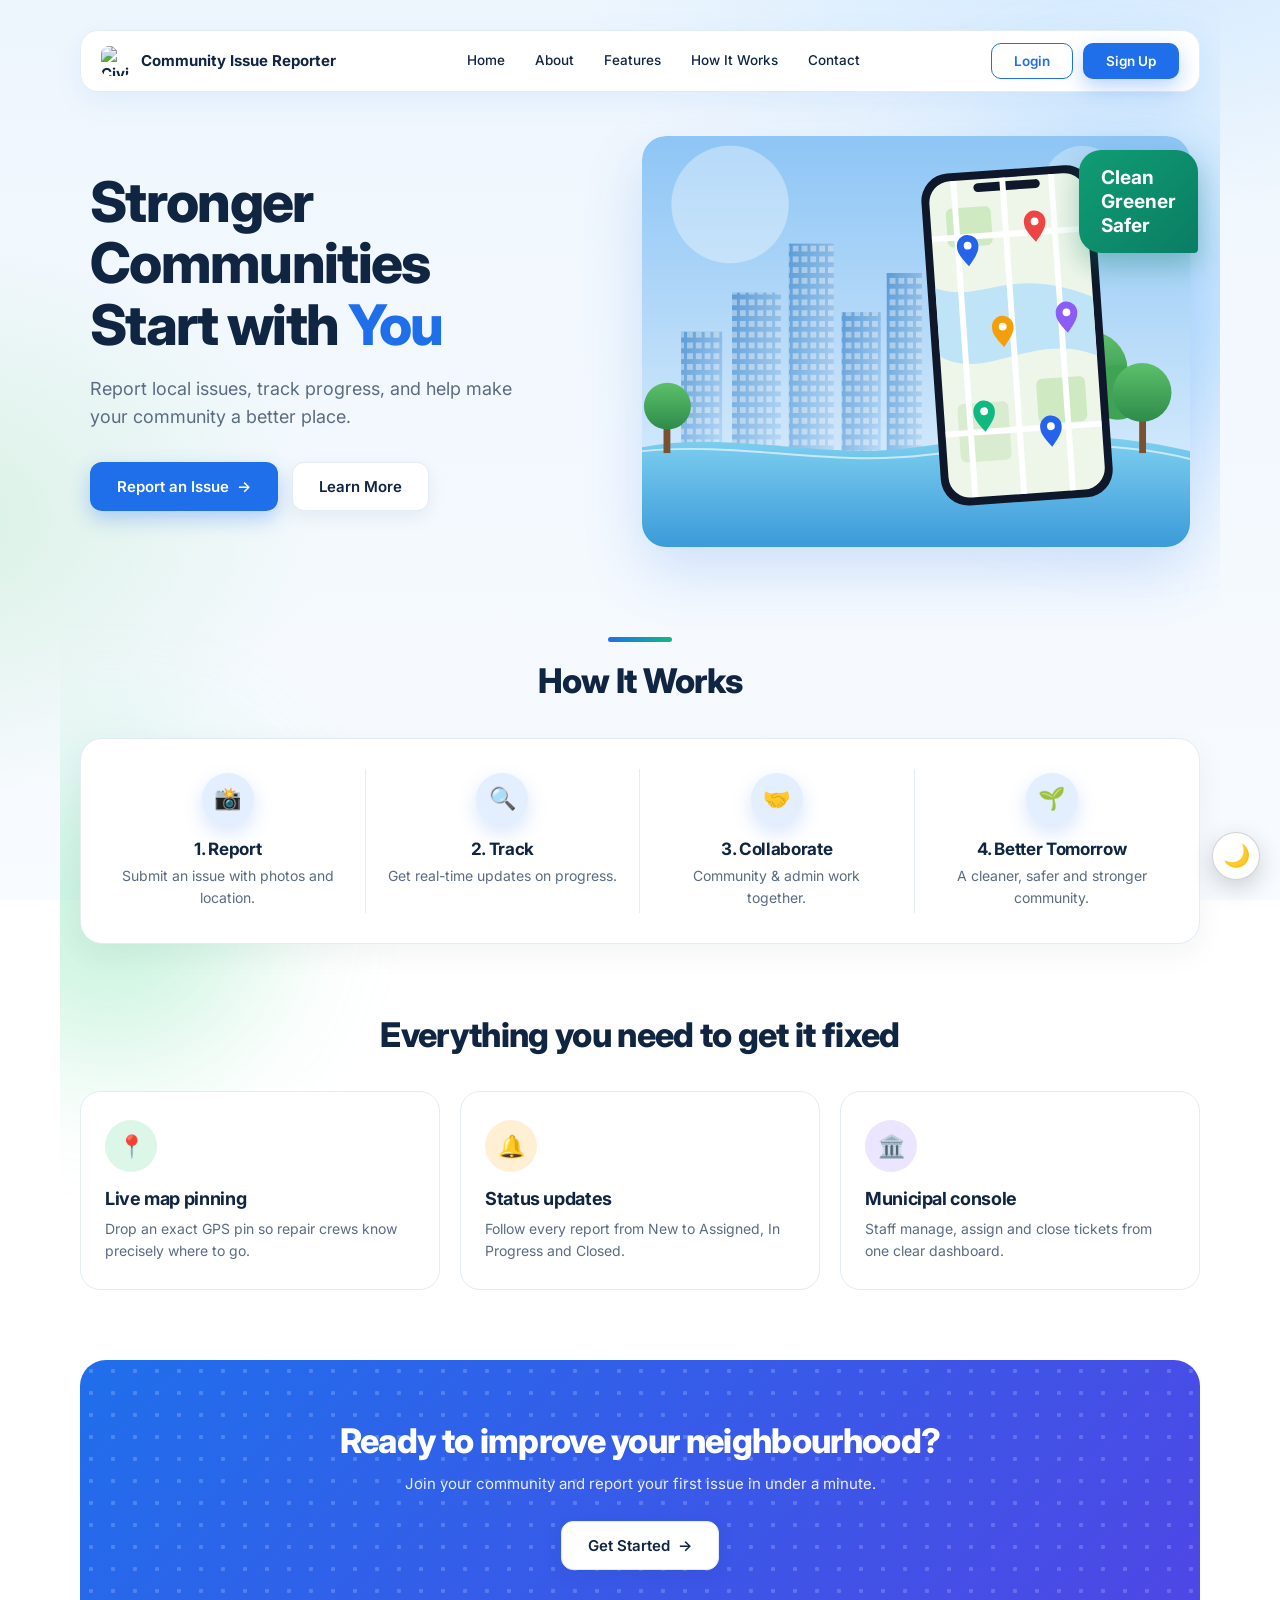
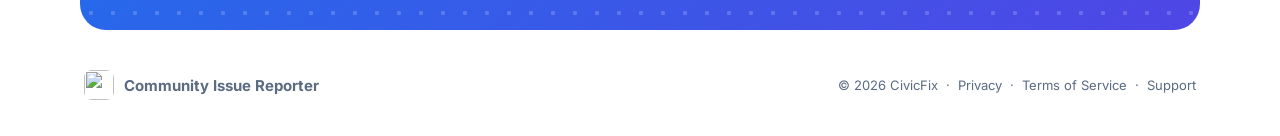
==== commit e8f35b1a: "theme" ====
--- a/index.html
+++ b/index.html
@@ -13,6 +13,7 @@
 <body class="lp">
 
 <div class="lp-shell">
+<i class="lp-orb o1"></i><i class="lp-orb o2"></i>
 <!-- NAVBAR -->
 <nav class="lp-nav">
   <a class="lp-brand" href="index.html"><img src="assets/civicfix-logo.svg" alt="CivicFix logo"><span>Community Issue Reporter</span></a>
@@ -85,13 +86,6 @@
     </div>
   </section>
 
-  <!-- STATS -->
-  <section class="lp-stats">
-    <div class="stat"><span class="ic b">📋</span><div><b data-n="128">128</b><small>Total Issues Reported</small></div></div>
-    <div class="stat"><span class="ic g">✔</span><div><b data-n="86">86</b><small>Resolved Issues</small></div></div>
-    <div class="stat"><span class="ic o">⏳</span><div><b data-n="24">24</b><small>In Progress</small></div></div>
-    <div class="stat"><span class="ic p">👥</span><div><b data-n="540">540</b><small>Active Members</small></div></div>
-  </section>
 
   <!-- HOW IT WORKS -->
   <section class="lp-how" id="how">
@@ -182,6 +176,7 @@
 
 <div class="toast-wrap"></div>
 
+<script src="theme-toggle.js"></script>
 <script src="config.js"></script>
 <script src="app.js"></script>
 <script>
@@ -306,11 +301,6 @@
   var c=document.getElementById("createLink");
   document.getElementById("ctaSignInBtn").addEventListener("click",function(){ if(c.textContent.indexOf("Create")>-1){c.click();} });
   document.getElementById("bandBtn").addEventListener("click",function(){ document.getElementById("heroSignInBtn").click(); });
-  document.querySelectorAll("[data-n]").forEach(function(el){
-    var end=+el.dataset.n,t0=null;
-    function step(t){t0=t0||t;var p=Math.min((t-t0)/1200,1);el.textContent=Math.round(end*(1-Math.pow(1-p,3)));if(p<1)requestAnimationFrame(step);}
-    requestAnimationFrame(step);
-  });
 })();
 </script>
 </body>
--- a/landing.css
+++ b/landing.css
@@ -36,11 +36,6 @@
   font-size:19px;line-height:1.25;padding:16px 22px;border-radius:22px 22px 4px 22px;box-shadow:0 12px 28px rgba(11,125,99,.35);animation:float 4s ease-in-out infinite}
 @keyframes float{50%{transform:translateY(-8px)}}
 
-.lp-stats{display:grid;grid-template-columns:repeat(4,1fr);gap:16px;background:color-mix(in srgb,var(--card) 70%,transparent);
-  border:1px solid var(--line);border-radius:22px;padding:18px;backdrop-filter:blur(8px)}
-.stat{display:flex;align-items:center;gap:14px;background:var(--card);border-radius:16px;padding:18px;box-shadow:0 6px 18px rgba(15,37,66,.05)}
-.stat b{display:block;font-size:26px;font-weight:800}
-.stat small{color:var(--mute);font-size:12.5px}
 .ic{display:inline-flex;align-items:center;justify-content:center;width:52px;height:52px;border-radius:50%;font-size:22px;flex:none}
 .ic.b{background:#e3eeff}.ic.g{background:#dcf6e8}.ic.o{background:#ffefd5}.ic.p{background:#ece5ff}
 
@@ -65,7 +60,20 @@
 @media(max-width:900px){
   .lp-links{display:none}.lp-hero{grid-template-columns:1fr;text-align:center;padding-top:36px}
   .lp-hero p{margin-inline:auto}.lp-cta{justify-content:center}.lp-bubble{right:6px;font-size:15px}
-  .lp-stats{grid-template-columns:1fr 1fr}.lp-steps,.lp-fgrid{grid-template-columns:1fr 1fr}
+  .lp-steps,.lp-fgrid{grid-template-columns:1fr 1fr}
   .lp-steps>div{border:0;padding:16px}
 }
-@media(max-width:560px){.lp-brand span{display:none}.lp-stats,.lp-steps,.lp-fgrid{grid-template-columns:1fr}}
+@media(max-width:560px){.lp-brand span{display:none}.lp-steps,.lp-fgrid{grid-template-columns:1fr}}
+
+/* decoration */
+.lp-shell{position:relative;overflow:hidden}
+.lp-orb{position:absolute;border-radius:50%;filter:blur(70px);opacity:.45;z-index:-1;pointer-events:none}
+.lp-orb.o1{width:340px;height:340px;background:#7cc4ff;top:120px;right:-80px}
+.lp-orb.o2{width:300px;height:300px;background:#8be6b8;top:760px;left:-100px}
+[data-theme="dark"] .lp-orb{opacity:.22}
+.lp-hero{padding-bottom:20px}
+.lp-how::before{content:"";display:block;width:64px;height:5px;border-radius:5px;margin:0 auto 18px;background:linear-gradient(90deg,#1f6feb,#10b981)}
+.lp-steps>div{transition:.25s}.lp-steps>div:hover{transform:translateY(-4px)}
+.lp-steps .ic{box-shadow:0 8px 20px rgba(31,111,235,.18)}
+[data-theme="dark"] .lp-art svg{filter:brightness(.82) saturate(1.05)}
+[data-theme="dark"] .ic.b{background:#1d3358}[data-theme="dark"] .ic.g{background:#17392d}[data-theme="dark"] .ic.o{background:#40321a}[data-theme="dark"] .ic.p{background:#2d2650}
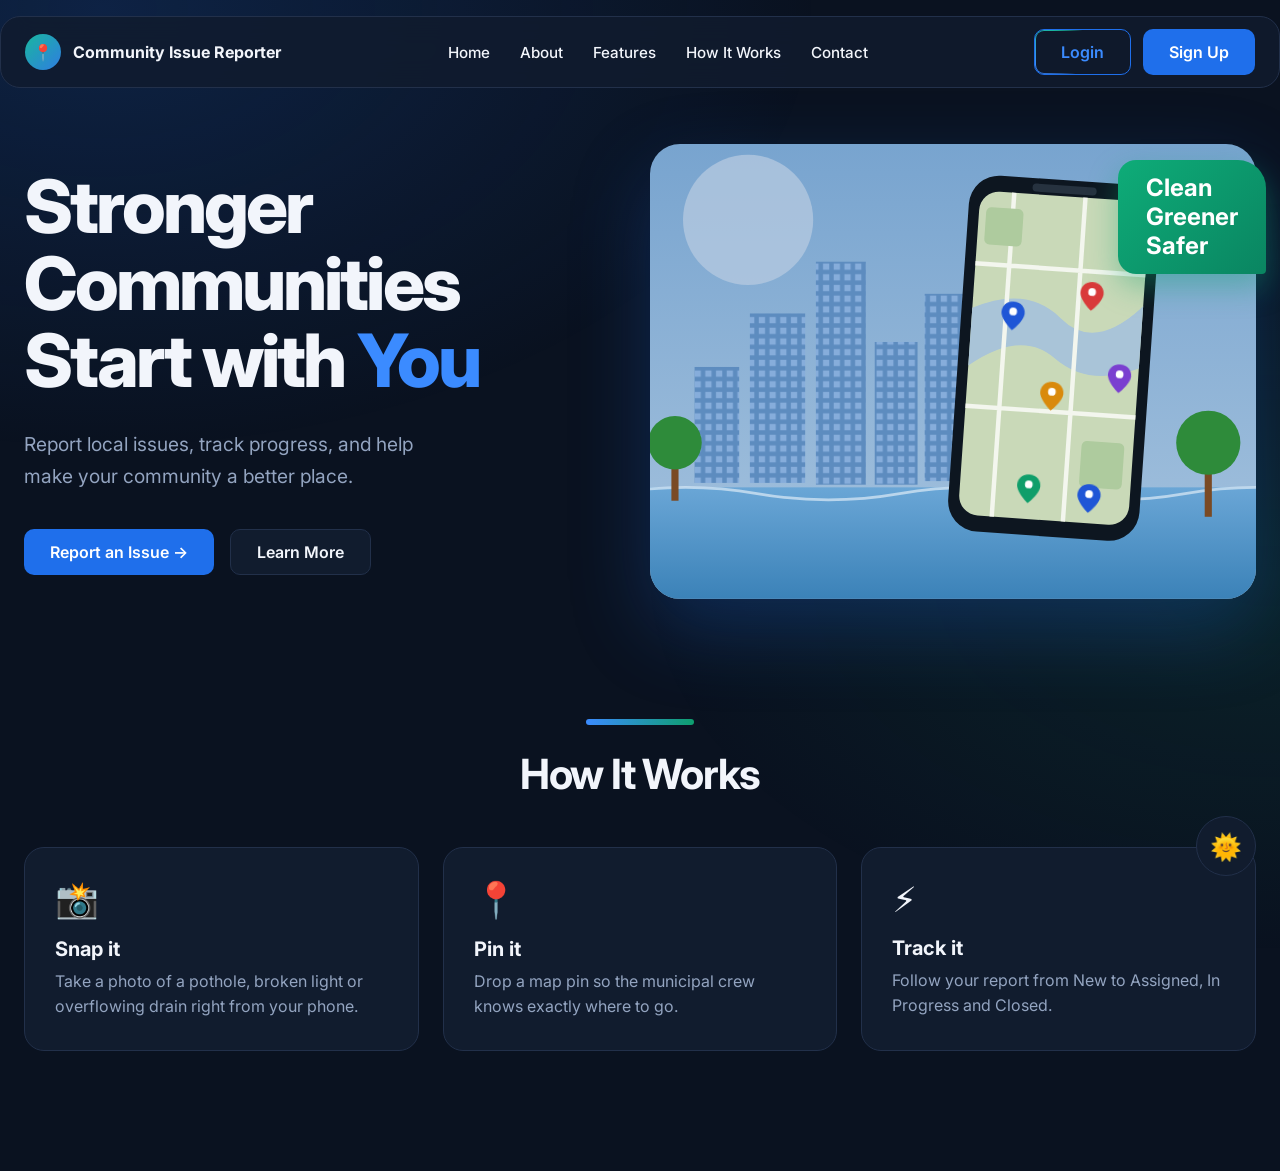
==== commit 666e98b5: "animation # 2" ====
--- a/index.html
+++ b/index.html
@@ -1,307 +1,107 @@
 <!DOCTYPE html>
-<html lang="en">
+<html lang="en" data-theme="dark">
 <head>
 <meta charset="utf-8">
-<meta name="viewport" content="width=device-width, initial-scale=1">
-<title>CivicFix — Welcome & About</title>
-<link rel="icon" type="image/svg+xml" href="assets/favicon.svg">
+<meta name="viewport" content="width=device-width, initial-scale=1, viewport-fit=cover">
+<title>Community Issue Reporter</title>
+<link rel="icon" href="data:image/svg+xml,%3Csvg xmlns='http://www.w3.org/2000/svg' viewBox='0 0 100 100'%3E%3Ctext y='.9em' font-size='90'%3E%F0%9F%93%8D%3C/text%3E%3C/svg%3E">
 <link rel="preconnect" href="https://fonts.googleapis.com">
 <link rel="stylesheet" href="https://fonts.googleapis.com/css2?family=Inter:wght@400;500;600;700;800&display=swap">
-<link rel="stylesheet" href="styles.css">
 <link rel="stylesheet" href="landing.css">
+<script>try{document.documentElement.setAttribute("data-theme",localStorage.getItem("theme")||"dark")}catch(e){}</script>
 </head>
-<body class="lp">
-
-<div class="lp-shell">
-<i class="lp-orb o1"></i><i class="lp-orb o2"></i>
-<!-- NAVBAR -->
-<nav class="lp-nav">
-  <a class="lp-brand" href="index.html"><img src="assets/civicfix-logo.svg" alt="CivicFix logo"><span>Community Issue Reporter</span></a>
-  <div class="lp-links">
-    <a href="#top">Home</a><a href="about.html">About</a><a href="#features">Features</a><a href="#how">How It Works</a><a href="#contact">Contact</a>
-  </div>
-  <div class="lp-auth">
-    <button type="button" class="lp-btn line sm" id="openLoginModalBtn">Login</button>
-    <button type="button" class="lp-btn blue sm" id="ctaSignInBtn">Sign Up</button>
-  </div>
+<body id="top">
+<nav>
+  <a class="brand" href="#top"><span class="logo">📍</span>Community Issue Reporter</a>
+  <div class="links"><a href="#top">Home</a><a href="#how">About</a><a href="#how">Features</a><a href="#how">How It Works</a><a href="#how">Contact</a></div>
+  <div class="acts"><button class="btn btn-login" data-open="signin">Login</button><button class="btn shine pulse" data-open="signup">Sign Up</button></div>
 </nav>
 
-<main id="top">
-  <!-- HERO -->
-  <section class="lp-hero">
-    <div class="lp-copy">
-      <h1>Stronger Communities<br>Start with <em>You</em></h1>
-      <p>Report local issues, track progress, and help make your community a better place.</p>
-      <div class="lp-cta">
-        <button type="button" class="lp-btn blue" id="heroSignInBtn">Report an Issue <span>→</span></button>
-        <a href="#how" class="lp-btn white">Learn More</a>
-      </div>
+<main class="wrap">
+  <section class="hero">
+    <div>
+      <h1><span class="w" style="--i:0">Stronger</span><br><span class="w" style="--i:1">Communities</span><br><span class="w" style="--i:2">Start</span> <span class="w" style="--i:3">with</span> <span class="y w" style="--i:4">You</span></h1>
+      <p class="sub">Report local issues, track progress, and help make your community a better place.</p>
+      <div class="cta"><button class="btn shine" data-open="signin">Report an Issue →</button><a class="btn btn-ghost" href="#how">Learn More</a></div>
     </div>
-
-    <div class="lp-art">
-      <div class="lp-bubble">Clean<br>Greener<br>Safer</div>
-      <svg viewBox="0 0 560 420" role="img" aria-label="Phone showing a map of reported issues in a green city">
+    <div class="art" id="art">
+      <svg viewBox="0 0 680 510" aria-label="Phone map with issue pins over a city skyline">
         <defs>
-          <linearGradient id="bg" x1="0" y1="0" x2="0" y2="1"><stop offset="0" stop-color="#8ec5f5"/><stop offset="1" stop-color="#e3f2fd"/></linearGradient>
-          <linearGradient id="bd" x1="0" y1="0" x2="1" y2="1"><stop offset="0" stop-color="#5b9bd5"/><stop offset="1" stop-color="#bcdcf7"/></linearGradient>
-          <linearGradient id="lake" x1="0" y1="0" x2="0" y2="1"><stop offset="0" stop-color="#7fd0f0"/><stop offset="1" stop-color="#3b9ad9"/></linearGradient>
-          <linearGradient id="tr" x1="0" y1="0" x2="0" y2="1"><stop offset="0" stop-color="#5cc06a"/><stop offset="1" stop-color="#2e8b4a"/></linearGradient>
-          <pattern id="win" width="9" height="11" patternUnits="userSpaceOnUse"><rect x="1" y="2" width="6" height="6" fill="#fff" opacity=".4"/></pattern>
-          <path id="pin" d="M0 0C-9-11-11-15-11-21a11 11 0 0 1 22 0C11-15 9-11 0 0z"/>
+          <linearGradient id="sky" x1="0" y1="0" x2="0" y2="1"><stop offset="0" stop-color="#78a4cf"/><stop offset="1" stop-color="#a6c3de"/></linearGradient>
+          <linearGradient id="sea" x1="0" y1="0" x2="0" y2="1"><stop offset="0" stop-color="#6aa6d6"/><stop offset="1" stop-color="#3b82b8"/></linearGradient>
+          <pattern id="win" width="12" height="12" patternUnits="userSpaceOnUse"><rect width="12" height="12" fill="#5d8cbf"/><rect x="2" y="2" width="7" height="7" fill="#86addb"/></pattern>
+          <path id="pp" d="M0-30C-14-30-21-20-21-10c0 14 21 32 21 32s21-18 21-32c0-10-7-20-21-20z"/>
         </defs>
-        <rect width="560" height="420" rx="24" fill="url(#bg)"/>
-        <circle cx="90" cy="70" r="60" fill="#fff" opacity=".35"/><circle cx="450" cy="50" r="40" fill="#fff" opacity=".3"/>
-        <!-- skyline -->
-        <g fill="url(#bd)">
-          <rect x="40" y="200" width="42" height="130"/><rect x="92" y="160" width="50" height="170"/>
-          <rect x="150" y="110" width="46" height="220"/><rect x="204" y="180" width="40" height="150"/>
-          <rect x="250" y="140" width="36" height="190"/><rect x="340" y="190" width="60" height="140"/>
-        </g>
-        <g fill="url(#win)"><rect x="40" y="200" width="42" height="130"/><rect x="92" y="160" width="50" height="170"/><rect x="150" y="110" width="46" height="220"/><rect x="204" y="180" width="40" height="150"/><rect x="250" y="140" width="36" height="190"/></g>
-        <!-- lake + ground -->
-        <path d="M0 318C90 300 180 332 280 318S470 300 560 322V420H0z" fill="url(#lake)"/>
-        <path d="M0 322C100 312 190 338 290 326S480 310 560 330" stroke="#fff" stroke-opacity=".6" stroke-width="2" fill="none"/>
-        <!-- trees -->
-        <g>
-          <rect x="454" y="262" width="8" height="60" fill="#7a5230"/><circle cx="458" cy="238" r="38" fill="url(#tr)"/><circle cx="486" cy="262" r="28" fill="#3fa356"/>
-          <rect x="508" y="280" width="7" height="44" fill="#7a5230"/><circle cx="511" cy="262" r="30" fill="url(#tr)"/>
-          <rect x="22" y="290" width="7" height="34" fill="#7a5230"/><circle cx="26" cy="276" r="24" fill="url(#tr)"/>
-        </g>
-        <!-- phone -->
-        <g transform="rotate(-4 380 215)">
-          <rect x="296" y="34" width="176" height="340" rx="28" fill="#0f172a"/>
-          <rect x="304" y="42" width="160" height="324" rx="22" fill="#eef6ea"/>
-          <rect x="350" y="46" width="68" height="9" rx="4.5" fill="#0f172a"/>
-          <g clip-path="inset(0 round 22px)">
-            <path d="M304 150C350 170 380 130 464 170V230C400 200 350 250 304 220z" fill="#bfe3f7"/>
-            <rect x="320" y="70" width="46" height="40" rx="6" fill="#cfe9c3"/><rect x="400" y="250" width="50" height="46" rx="6" fill="#cfe9c3"/><rect x="318" y="270" width="52" height="60" rx="6" fill="#d9ecd0"/>
-            <g stroke="#fff" stroke-width="6" fill="none"><path d="M304 100H464M304 300H464M380 42V366M330 42V366M430 42V366"/></g>
+        <rect width="680" height="510" fill="url(#sky)"/>
+        <g class="cloud"><circle cx="110" cy="85" r="73" fill="#b6cae1" opacity=".75"/></g>
+        <g><rect x="50" y="250" width="50" height="130" fill="url(#win)"/><rect x="112" y="190" width="62" height="190" fill="url(#win)"/><rect x="186" y="132" width="56" height="250" fill="url(#win)"/><rect x="252" y="222" width="48" height="160" fill="url(#win)"/><rect x="308" y="168" width="46" height="210" fill="url(#win)"/></g>
+        <rect y="385" width="680" height="125" fill="url(#sea)"/>
+        <path class="wave" d="M-40 392q80-14 160 0t160 0 160 0 160 0 160 0" fill="none" stroke="#cfe3f3" stroke-width="3" opacity=".8"/>
+        <g><rect x="24" y="360" width="8" height="40" fill="#7a4a24"/><circle cx="28" cy="335" r="30" fill="#2e8b3a"/></g>
+        <g><rect x="622" y="370" width="8" height="48" fill="#7a4a24"/><circle cx="626" cy="335" r="36" fill="#2e8b3a"/></g>
+        <g class="phone">
+          <g transform="rotate(4 450 250)">
+            <rect x="345" y="40" width="215" height="400" rx="34" fill="#0d1620"/>
+            <rect x="357" y="58" width="191" height="364" rx="22" fill="#c9d9b8"/>
+            <rect x="415" y="46" width="72" height="9" rx="4.5" fill="#26323f"/>
+            <path d="M357 190q60-30 100 5t91-20v70q-55 25-95-5t-96 15z" fill="#a9c4d8"/>
+            <g stroke="#f3f6ee" stroke-width="5" fill="none"><path d="M395 58v364M475 58v364M357 140h191M357 300h191"/></g>
+            <g fill="#aecb9e"><rect x="365" y="76" width="42" height="42" rx="6"/><rect x="490" y="330" width="48" height="52" rx="6"/></g>
+            <g transform="scale(.62)">
+              <g transform="translate(790 275)"><g class="pin" style="--k:0"><use href="#pp" fill="#d93a3a"/><circle cy="-12" r="7" fill="#fff"/></g></g>
+              <g transform="translate(650 320)"><g class="pin" style="--k:1"><use href="#pp" fill="#1f56d6"/><circle cy="-12" r="7" fill="#fff"/></g></g>
+              <g transform="translate(850 420)"><g class="pin" style="--k:2"><use href="#pp" fill="#7a3fd0"/><circle cy="-12" r="7" fill="#fff"/></g></g>
+              <g transform="translate(730 460)"><g class="pin" style="--k:3"><use href="#pp" fill="#d98a0c"/><circle cy="-12" r="7" fill="#fff"/></g></g>
+              <g transform="translate(700 630)"><g class="pin" style="--k:4"><use href="#pp" fill="#0f9e6a"/><circle cy="-12" r="7" fill="#fff"/></g></g>
+              <g transform="translate(810 640)"><g class="pin" style="--k:5"><use href="#pp" fill="#1f56d6"/><circle cy="-12" r="7" fill="#fff"/></g></g>
+            </g>
           </g>
-          <use href="#pin" x="340" y="130" fill="#2563eb"/><use href="#pin" x="410" y="110" fill="#ef4444"/>
-          <use href="#pin" x="370" y="215" fill="#f59e0b"/><use href="#pin" x="436" y="205" fill="#8b5cf6"/>
-          <use href="#pin" x="345" y="300" fill="#10b981"/><use href="#pin" x="412" y="320" fill="#2563eb"/>
-          <circle cx="340" cy="109" r="4" fill="#fff"/><circle cx="410" cy="89" r="4" fill="#fff"/><circle cx="370" cy="194" r="4" fill="#fff"/><circle cx="436" cy="184" r="4" fill="#fff"/><circle cx="345" cy="279" r="4" fill="#fff"/><circle cx="412" cy="299" r="4" fill="#fff"/>
         </g>
       </svg>
+      <div class="badge">Clean<br>Greener<br>Safer</div>
     </div>
   </section>
 
-
-  <!-- HOW IT WORKS -->
-  <section class="lp-how" id="how">
+  <section class="how" id="how">
+    <i class="bar"></i>
     <h2>How It Works</h2>
-    <div class="lp-steps">
-      <div><span class="ic b">📸</span><h3>1. Report</h3><p>Submit an issue with photos and location.</p></div>
-      <div><span class="ic b">🔍</span><h3>2. Track</h3><p>Get real-time updates on progress.</p></div>
-      <div><span class="ic b">🤝</span><h3>3. Collaborate</h3><p>Community &amp; admin work together.</p></div>
-      <div><span class="ic b">🌱</span><h3>4. Better Tomorrow</h3><p>A cleaner, safer and stronger community.</p></div>
+    <div class="steps">
+      <div class="step" style="--i:0"><span class="ic">📸</span><h3>Snap it</h3><p>Take a photo of a pothole, broken light or overflowing drain right from your phone.</p></div>
+      <div class="step" style="--i:1"><span class="ic">📍</span><h3>Pin it</h3><p>Drop a map pin so the municipal crew knows exactly where to go.</p></div>
+      <div class="step" style="--i:2"><span class="ic">⚡</span><h3>Track it</h3><p>Follow your report from New to Assigned, In Progress and Closed.</p></div>
     </div>
-  </section>
-
-  <!-- FEATURES -->
-  <section class="lp-feats" id="features">
-    <h2>Everything you need to get it fixed</h2>
-    <div class="lp-fgrid">
-      <div class="fc"><span class="ic g">📍</span><h3>Live map pinning</h3><p>Drop an exact GPS pin so repair crews know precisely where to go.</p></div>
-      <div class="fc"><span class="ic o">🔔</span><h3>Status updates</h3><p>Follow every report from New to Assigned, In Progress and Closed.</p></div>
-      <div class="fc"><span class="ic p">🏛️</span><h3>Municipal console</h3><p>Staff manage, assign and close tickets from one clear dashboard.</p></div>
-    </div>
-  </section>
-
-  <section class="lp-band">
-    <h2>Ready to improve your neighbourhood?</h2>
-    <p>Join your community and report your first issue in under a minute.</p>
-    <button type="button" class="lp-btn white" id="bandBtn">Get Started <span>→</span></button>
   </section>
 </main>
 
-<footer class="lp-foot" id="contact">
-  <a class="lp-brand" href="index.html"><img src="assets/civicfix-logo.svg" alt=""><span>Community Issue Reporter</span></a>
-  <span>© 2026 CivicFix &nbsp;·&nbsp; <a href="#" class="legal">Privacy</a> &nbsp;·&nbsp; <a href="#" class="legal">Terms of Service</a> &nbsp;·&nbsp; <a href="#" class="legal">Support</a></span>
-</footer>
-</div>
+<button class="tt" id="tt" aria-label="Toggle theme">🌞</button>
 
-
-<!-- SIGN IN MODAL (unchanged) -->
-<div class="modal" id="loginModal">
-  <div class="modal-card" style="max-width: 440px;">
-    <div class="modal-head">
-      <div>
-        <h2 id="authTitle">Welcome back</h2>
-        <p class="small muted" style="margin:0" id="authSub">Sign in to report an issue or manage your ward.</p>
-      </div>
-      <button class="modal-x" data-close type="button">&#10005;</button>
-    </div>
-    <div class="modal-body">
-      <div class="alert" id="loginAlert"></div>
-      <button class="auth-google" id="googleBtn" type="button" style="width:100%; margin-bottom: 1rem;">
-        <svg width="20" height="20" viewBox="0 0 48 48" aria-hidden="true">
-          <path fill="#EA4335" d="M24 9.5c3.54 0 6.71 1.22 9.21 3.6l6.85-6.85C35.9 2.38 30.47 0 24 0 14.62 0 6.51 5.38 2.56 13.22l7.98 6.19C12.43 13.72 17.74 9.5 24 9.5z"/>
-          <path fill="#4285F4" d="M46.98 24.55c0-1.57-.15-3.09-.38-4.55H24v9.02h12.94c-.58 2.96-2.26 5.48-4.78 7.18l7.73 6c4.51-4.18 7.09-10.36 7.09-17.65z"/>
-          <path fill="#FBBC05" d="M10.53 28.59A14.5 14.5 0 0 1 9.77 24c0-1.6.27-3.14.76-4.59l-7.98-6.19A23.94 23.94 0 0 0 0 24c0 3.88.92 7.54 2.56 10.78l7.97-6.19z"/>
-          <path fill="#34A853" d="M24 48c6.48 0 11.93-2.13 15.89-5.81l-7.73-6c-2.15 1.45-4.92 2.3-8.16 2.3-6.26 0-11.57-4.22-13.46-9.91l-7.98 6.19C6.51 42.62 14.62 48 24 48z"/>
-        </svg>
-Continue with Google
-      </button>
-      <div class="auth-divider">OR</div>
-      <form id="emailForm" novalidate>
-        <div class="field hidden" id="fName">
-          <label for="fullName">Full name</label>
-          <input class="input" type="text" id="fullName" placeholder="Your name" autocomplete="name" maxlength="60">
-        </div>
-        <div class="field" id="fEmail">
-          <label for="email">Email address</label>
-          <input class="input" type="email" id="email" placeholder="you@example.com" autocomplete="email">
-          <div class="error-text">Enter a valid email address.</div>
-        </div>
-        <div class="field" id="fPass">
-          <label for="password">Password</label>
-          <input class="input" type="password" id="password" placeholder="••••••••" autocomplete="current-password">
-          <div class="error-text">Password must be at least 6 characters.</div>
-        </div>
-        <div class="link-row"><a href="#" id="forgotLink" class="small">Forgot password?</a></div>
-        <button class="btn btn-primary btn-lg btn-block" type="submit" id="signInBtn">Sign in</button>
-      </form>
-      <p class="center small muted" style="margin-top:1.1rem">
-        <span id="switchText">New to CivicFix?</span> <a href="#" id="createLink">Create an account</a>
-      </p>
-      <div class="auth-legal">
-        <a href="#" class="legal">Terms of Service</a>
-        <a href="#" class="legal">Privacy Policy</a>
-        <a href="#" class="legal">Support</a>
-      </div>
-    </div>
+<div class="modal" id="modal" role="dialog" aria-modal="true" aria-labelledby="mt">
+  <div class="card" id="card">
+    <button class="x" type="button" data-close aria-label="Close">✕</button>
+    <div class="mlogo st" style="--d:0">📍</div>
+    <h3 class="st" id="mt" style="--d:1">Welcome back</h3>
+    <p class="lead st" id="ms" style="--d:2">Sign in to report an issue or manage your ward.</p>
+    <div class="alert" id="al"></div>
+    <button class="g st" type="button" id="gb" style="--d:3">
+      <svg width="20" height="20" viewBox="0 0 48 48" aria-hidden="true"><path fill="#EA4335" d="M24 9.5c3.54 0 6.71 1.22 9.21 3.6l6.85-6.85C35.9 2.38 30.47 0 24 0 14.62 0 6.51 5.38 2.56 13.22l7.98 6.19C12.43 13.72 17.74 9.5 24 9.5z"/><path fill="#4285F4" d="M46.98 24.55c0-1.57-.15-3.09-.38-4.55H24v9.02h12.94c-.58 2.96-2.26 5.48-4.78 7.18l7.73 6c4.51-4.18 7.09-10.36 7.09-17.65z"/><path fill="#FBBC05" d="M10.53 28.59A14.5 14.5 0 0 1 9.77 24c0-1.6.27-3.14.76-4.59l-7.98-6.19A23.94 23.94 0 0 0 0 24c0 3.88.92 7.54 2.56 10.78l7.97-6.19z"/><path fill="#34A853" d="M24 48c6.48 0 11.93-2.13 15.89-5.81l-7.73-6c-2.15 1.45-4.92 2.3-8.16 2.3-6.26 0-11.57-4.22-13.46-9.91l-7.98 6.19C6.51 42.62 14.62 48 24 48z"/></svg>
+      Continue with Google
+    </button>
+    <div class="or st" style="--d:4">or</div>
+    <form id="form" novalidate>
+      <div class="nm"><div><div class="f"><label for="nm">Full name</label><input class="in" id="nm" placeholder="Your name" autocomplete="name" maxlength="60"></div></div></div>
+      <div class="f st" id="fe" style="--d:5"><label for="em">Email address</label><input class="in" type="email" id="em" placeholder="you@example.com" autocomplete="email"><div class="err"><span>Enter a valid email address.</span></div></div>
+      <div class="f st" id="fp" style="--d:6"><label for="pw">Password</label><div class="pw"><input class="in" type="password" id="pw" placeholder="••••••••" autocomplete="current-password"><button type="button" id="eye">Show</button></div><div class="err"><span>Password must be at least 6 characters.</span></div></div>
+      <div class="row st" id="fg" style="--d:7"><a href="#" id="fgl">Forgot password?</a></div>
+      <button class="btn go shine st" type="submit" id="sb" style="--d:8">Sign in</button>
+    </form>
+    <p class="sw st" style="--d:9"><span id="swt">New to Community Issue Reporter?</span> <a href="#" id="swl">Create an account</a></p>
   </div>
 </div>
+<div class="toasts" id="toasts"></div>
 
 <div class="toast-wrap"></div>
-
-<script src="theme-toggle.js"></script>
 <script src="config.js"></script>
 <script src="app.js"></script>
-<script>
-(function () {
-  var mode = "signin"; // "signin" | "signup"
-  var googleBtn = CF.$("#googleBtn");
-  var googleHtml = googleBtn.innerHTML;
-  var signInBtn = CF.$("#signInBtn");
-
-  CF.wireModals();
-  function openLogin() { CF.openModal("loginModal"); }
-  CF.$("#openLoginModalBtn").addEventListener("click", openLogin);
-  CF.$("#heroSignInBtn").addEventListener("click", openLogin);
-  CF.$("#ctaSignInBtn").addEventListener("click", openLogin);
-
-  CF.init().catch(function () {});
-
-  document.documentElement.setAttribute("data-theme", localStorage.getItem("theme") || "light");
-
-  function showAlert(msg) {
-    var a = CF.$("#loginAlert");
-    if (!msg) { a.classList.remove("show"); return; }
-    a.textContent = msg;
-    a.classList.add("show");
-  }
-  function resetButtons() {
-    googleBtn.disabled = false;
-    googleBtn.innerHTML = googleHtml;
-    signInBtn.disabled = false;
-    signInBtn.textContent = mode === "signup" ? "Create account" : "Sign in";
-  }
-  function go(session) {
-    CF.toast("ok", "Signed in", session.role === "staff" ? "Opening the municipal console\u2026" : "Opening your dashboard\u2026");
-    setTimeout(function () {
-      CF.navigate(session.role === "staff" ? "admin.html" : "dashboard.html");
-    }, 450);
-  }
-  function fail(err) {
-    resetButtons();
-    var msg = (err && err.status) ? CF.errText(err) : CF.authMessage(err);
-    if (msg) { showAlert(msg); }
-  }
-
-  function setMode(next) {
-    mode = next;
-    var up = mode === "signup";
-    CF.$("#authTitle").textContent = up ? "Create your account" : "Welcome back";
-    CF.$("#authSub").textContent = up ? "Join CivicFix to report and track issues in your area."
-      : "Sign in to report an issue or manage your ward.";
-    CF.$("#fName").classList.toggle("hidden", !up);
-    CF.$("#password").setAttribute("autocomplete", up ? "new-password" : "current-password");
-    CF.$("#forgotLink").classList.toggle("hidden", up);
-    CF.$("#switchText").textContent = up ? "Already have an account?" : "New to CivicFix?";
-    CF.$("#createLink").textContent = up ? "Sign in" : "Create an account";
-    signInBtn.textContent = up ? "Create account" : "Sign in";
-    showAlert("");
-  }
-  CF.$("#createLink").addEventListener("click", function (e) {
-    e.preventDefault();
-    setMode(mode === "signin" ? "signup" : "signin");
-  });
-
-  googleBtn.addEventListener("click", function () {
-    showAlert("");
-    googleBtn.disabled = true;
-    googleBtn.innerHTML = '<span class="spinner dark"></span> Connecting to Google\u2026';
-    CF.signInGoogle().then(go).catch(fail);
-  });
-
-  CF.$("#emailForm").addEventListener("submit", function (e) {
-    e.preventDefault();
-    var email = CF.$("#email").value.trim();
-    var pass = CF.$("#password").value;
-    var okEmail = /^[^\s@]+@[^\s@]+\.[^\s@]+$/.test(email);
-    var okPass = pass.length >= 6;
-    CF.$("#fEmail").classList.toggle("invalid", !okEmail);
-    CF.$("#fPass").classList.toggle("invalid", !okPass);
-    if (!okEmail || !okPass) {
-      showAlert("Please fix the highlighted fields and try again.");
-      return;
-    }
-    showAlert("");
-    signInBtn.disabled = true;
-    signInBtn.innerHTML = '<span class="spinner"></span> ' + (mode === "signup" ? "Creating account\u2026" : "Signing in\u2026");
-    var job = mode === "signup"
-      ? CF.signUpEmail(CF.$("#fullName").value.trim(), email, pass)
-      : CF.signInEmail(email, pass);
-    job.then(go).catch(fail);
-  });
-
-  CF.$("#forgotLink").addEventListener("click", function (e) {
-    e.preventDefault();
-    var email = CF.$("#email").value.trim();
-    if (!/^[^\s@]+@[^\s@]+\.[^\s@]+$/.test(email)) {
-      CF.$("#fEmail").classList.add("invalid");
-      showAlert("Enter your email address above, then click \u201CForgot password?\u201D again.");
-      return;
-    }
-    showAlert("");
-    CF.resetPassword(email)
-      .then(function () { CF.toast("ok", "Check your inbox", "If an account exists, a reset link is on its way."); })
-      .catch(function (err) { showAlert(CF.authMessage(err)); });
-  });
-
-  CF.$$(".legal").forEach(function (el) {
-    el.addEventListener("click", function (e) {
-      e.preventDefault();
-      CF.toast("", "Legal", "Terms, privacy and support pages are placeholders in this build.");
-    });
-  });
-
-  if (!CF.firebaseConfigured()) {
-    showAlert("Firebase is not configured yet. Fill in config.js with your project's web config.");
-    return;
-  }
-  CF.loadSession().then(function (s) { if (s) { go(s); } })
-    .catch(function (err) { showAlert(CF.errText(err)); });
-})();
-</script>
-<script>
-(function(){
-  var c=document.getElementById("createLink");
-  document.getElementById("ctaSignInBtn").addEventListener("click",function(){ if(c.textContent.indexOf("Create")>-1){c.click();} });
-  document.getElementById("bandBtn").addEventListener("click",function(){ document.getElementById("heroSignInBtn").click(); });
-})();
-</script>
+<script src="landing.js"></script>
 </body>
 </html>
--- a/landing.css
+++ b/landing.css
@@ -1,79 +1,143 @@
-/* CivicFix landing page — "Community Issue Reporter" style (loaded AFTER styles.css; lp-* classes only) */
-:root{--ink:#0f2542;--mute:#5b6b82;--line:#e3ebf5;--blue:#1f6feb;--blue-d:#1658c4;--card:#fff}
-[data-theme="dark"]{--ink:#eef3fa;--mute:#9db0c8;--line:#26354a;--card:#142033}
-body{margin:0;font-family:Inter,system-ui,sans-serif;color:var(--ink);
-  background:radial-gradient(900px 500px at 85% -5%,#cfe8ff 0,transparent 60%),radial-gradient(700px 500px at -5% 30%,#d9f1e4 0,transparent 55%),linear-gradient(#eef6fd,#f8fbff) fixed}
-[data-theme="dark"] body{background:#0b1522}
-html{scroll-behavior:smooth;scroll-padding-top:20px}
-.lp-shell{max-width:1160px;margin:0 auto;padding:18px 20px 0}
-a{text-decoration:none;color:inherit}
+@property --a{syntax:'<angle>';initial-value:0deg;inherits:false}
+:root{--bg:#0a1220;--panel:#111c2e;--line:#22304a;--ink:#f2f5fb;--mut:#93a4c0;--blue:#1f6feb;--blue2:#3b8bff;--green:#0e9f6e;--glow:rgba(31,111,235,.45);box-sizing:border-box;padding-top:env(safe-area-inset-top,0px);padding-bottom:env(safe-area-inset-bottom,0px)}
+:root[data-theme=light]{--bg:#eef3fa;--panel:#fff;--line:#d5deed;--ink:#0d1b33;--mut:#51627f;--glow:rgba(31,111,235,.3)}
+html{scroll-behavior:smooth;scroll-padding-top:90px}
+*{box-sizing:border-box}
+body{margin:0;background:var(--bg);color:var(--ink);font-family:Inter,system-ui,sans-serif;overflow-x:hidden;transition:background .4s,color .4s}
+body::before{content:"";position:fixed;inset:-20%;z-index:-1;background:radial-gradient(40% 35% at 20% 15%,rgba(31,111,235,.18),transparent),radial-gradient(35% 30% at 85% 60%,rgba(14,159,110,.12),transparent);animation:bg 18s ease-in-out infinite alternate}
+@keyframes bg{to{transform:translate(4%,6%) scale(1.1)}}
+a{color:inherit;text-decoration:none}
+button{font:inherit;cursor:pointer}
+.wrap{max-width:1400px;margin:0 auto;padding:0 24px}
 
-.lp-nav{display:flex;align-items:center;justify-content:space-between;gap:16px;background:var(--card);border:1px solid var(--line);
-  border-radius:18px;padding:12px 20px;box-shadow:0 8px 30px rgba(31,111,235,.08);position:sticky;top:12px;z-index:20}
-.lp-brand{display:flex;align-items:center;gap:10px;font-weight:700;font-size:15px}
-.lp-brand img{width:30px;height:30px;border-radius:8px}
-.lp-links{display:flex;gap:30px;font-size:13.5px;font-weight:500}
-.lp-links a{color:var(--ink);padding:6px 0;border-bottom:2px solid transparent}
-.lp-links a:hover{color:var(--blue);border-color:var(--blue)}
-.lp-auth{display:flex;gap:10px}
-.lp-btn{border:1px solid transparent;cursor:pointer;font:600 15px Inter,sans-serif;border-radius:12px;padding:14px 26px;transition:.2s;display:inline-flex;align-items:center;gap:8px}
-.lp-btn.sm{padding:9px 22px;font-size:13.5px;border-radius:10px}
-.lp-btn.blue{background:var(--blue);color:#fff;box-shadow:0 8px 20px rgba(31,111,235,.3)}
-.lp-btn.blue:hover{background:var(--blue-d);transform:translateY(-2px)}
-.lp-btn.line{background:transparent;color:var(--blue);border-color:var(--blue)}
-.lp-btn.line:hover{background:var(--blue);color:#fff}
-.lp-btn.white{background:var(--card);color:var(--ink);border-color:var(--line);box-shadow:0 6px 18px rgba(15,37,66,.07)}
-.lp-btn.white:hover{transform:translateY(-2px)}
+/* nav */
+nav{position:sticky;top:16px;z-index:20;margin:16px auto 0;max-width:1400px;display:flex;align-items:center;justify-content:space-between;gap:16px;padding:12px 24px;background:color-mix(in srgb,var(--panel) 85%,transparent);backdrop-filter:blur(14px);border:1px solid var(--line);border-radius:20px;animation:drop .8s cubic-bezier(.2,.9,.3,1) both}
+@keyframes drop{from{opacity:0;transform:translateY(-40px)}}
+.brand{display:flex;align-items:center;gap:12px;font-weight:700}
+.logo{width:36px;height:36px;border-radius:50%;background:linear-gradient(135deg,#19b6a0,#2f7de1);display:grid;place-items:center;animation:spin-in 1s cubic-bezier(.3,1.4,.5,1) .3s both}
+@keyframes spin-in{from{transform:rotate(-200deg) scale(0)}}
+.links{display:flex;gap:30px;font-weight:500;font-size:.95rem}
+.links a{position:relative;padding:4px 0}
+.links a::after{content:"";position:absolute;left:0;bottom:-2px;height:2px;width:100%;background:var(--blue2);transform:scaleX(0);transform-origin:right;transition:transform .35s}
+.links a:hover::after{transform:scaleX(1);transform-origin:left}
+.acts{display:flex;gap:12px}
+.btn{position:relative;overflow:hidden;border:0;border-radius:10px;padding:12px 26px;font-weight:600;color:#fff;background:var(--blue);transition:transform .25s cubic-bezier(.34,1.56,.64,1),box-shadow .25s;isolation:isolate}
+.btn:hover{transform:translateY(-3px) scale(1.04);box-shadow:0 10px 28px var(--glow)}
+.btn:active{transform:scale(.96)}
+.btn:focus-visible,.in:focus-visible,.x:focus-visible{outline:3px solid var(--blue2);outline-offset:2px}
+.btn.shine::after{content:"";position:absolute;inset:0;background:linear-gradient(105deg,transparent 35%,rgba(255,255,255,.45) 50%,transparent 65%);transform:translateX(-120%);animation:shine 3.2s ease-in-out infinite;z-index:-1}
+@keyframes shine{60%,100%{transform:translateX(120%)}}
+.btn.pulse{animation:pulse 2.4s infinite}
+@keyframes pulse{0%{box-shadow:0 0 0 0 var(--glow)}70%,100%{box-shadow:0 0 0 14px transparent}}
+.btn-login{background:transparent;color:var(--blue2);border:1px solid var(--blue)}
+.btn-login::before{content:"";position:absolute;inset:-1px;border-radius:10px;padding:2px;background:conic-gradient(from var(--a),transparent 55%,var(--blue2),#19b6a0,transparent);-webkit-mask:linear-gradient(#000 0 0) content-box,linear-gradient(#000 0 0);-webkit-mask-composite:xor;mask:linear-gradient(#000 0 0) content-box exclude,linear-gradient(#000 0 0);animation:turn 3s linear infinite}
+@keyframes turn{to{--a:360deg}}
+.btn-login:hover{background:rgba(31,111,235,.14)}
+.btn-ghost{background:var(--panel);border:1px solid var(--line);color:var(--ink)}
+.rip{position:absolute;border-radius:50%;background:rgba(255,255,255,.5);transform:scale(0);animation:rip .6s ease-out forwards;pointer-events:none;z-index:-1}
+@keyframes rip{to{transform:scale(1);opacity:0}}
 
-.lp-hero{display:grid;grid-template-columns:1fr 1.05fr;gap:30px;align-items:center;padding:56px 10px 40px}
-.lp-hero h1{font-size:clamp(34px,5vw,56px);line-height:1.1;letter-spacing:-.03em;margin:0 0 18px;font-weight:800}
-.lp-hero h1 em{font-style:normal;color:var(--blue)}
-.lp-hero p{font-size:18px;color:var(--mute);line-height:1.6;max-width:440px;margin:0 0 30px}
-.lp-cta{display:flex;gap:14px;flex-wrap:wrap}
-.lp-art{position:relative}
-.lp-art svg{width:100%;height:auto;display:block;border-radius:24px;box-shadow:0 24px 60px rgba(31,111,235,.18)}
-.lp-bubble{position:absolute;top:14px;right:-8px;z-index:2;background:linear-gradient(135deg,#0f9d74,#0b7d63);color:#fff;font-weight:700;
-  font-size:19px;line-height:1.25;padding:16px 22px;border-radius:22px 22px 4px 22px;box-shadow:0 12px 28px rgba(11,125,99,.35);animation:float 4s ease-in-out infinite}
-@keyframes float{50%{transform:translateY(-8px)}}
+/* hero */
+.hero{display:grid;grid-template-columns:1fr 1.05fr;gap:48px;align-items:center;padding:56px 0 80px}
+h1{font-size:clamp(2.6rem,6vw,4.6rem);line-height:1.05;letter-spacing:-.04em;margin:0 0 28px;font-weight:800}
+h1 .w{display:inline-block;opacity:0;transform:translateY(40px) rotate(3deg);animation:word .8s cubic-bezier(.2,.9,.3,1) forwards;animation-delay:calc(var(--i)*.12s + .5s)}
+h1 .y{color:var(--blue2);display:inline-block;animation:word .8s cubic-bezier(.2,.9,.3,1) forwards,glow 3s ease-in-out 2s infinite}
+@keyframes word{to{opacity:1;transform:none}}
+@keyframes glow{50%{text-shadow:0 0 28px var(--glow)}}
+.sub{color:var(--mut);font-size:1.2rem;line-height:1.7;max-width:34ch;margin:0 0 36px}
+.sub,.cta{opacity:0;animation:fade 1s ease 1.3s forwards}
+.cta{display:flex;gap:16px;flex-wrap:wrap;animation-delay:1.55s}
+@keyframes fade{to{opacity:1}}
+.art{position:relative;border-radius:30px;overflow:visible;opacity:0;transform:scale(.9) translateX(60px);animation:art 1.1s cubic-bezier(.2,.9,.3,1) .6s forwards;transition:transform .2s;box-shadow:0 30px 80px rgba(31,111,235,.25)}
+@keyframes art{to{opacity:1;transform:none}}
+.art svg{display:block;width:100%;height:auto;border-radius:30px}
+.badge{position:absolute;top:16px;right:-10px;background:linear-gradient(135deg,#0eac78,#0a8561);padding:14px 28px 14px 28px;border-radius:18px 28px 4px 18px;font-weight:700;font-size:1.5rem;line-height:1.2;color:#fff;box-shadow:0 12px 30px rgba(14,159,110,.4);animation:pop .8s cubic-bezier(.34,1.8,.5,1) 1.6s both,bob 4s ease-in-out 2.4s infinite}
+@keyframes pop{from{opacity:0;transform:scale(0) rotate(-12deg)}}
+@keyframes bob{50%{transform:translateY(-8px) rotate(1.5deg)}}
+.phone{animation:float 6s ease-in-out infinite;transform-origin:450px 250px}
+@keyframes float{50%{transform:translateY(-10px) rotate(1deg)}}
+.pin{transform-box:fill-box;transform-origin:50% 100%;animation:drop-pin .7s cubic-bezier(.3,1.6,.5,1) both,hop 2.6s ease-in-out infinite;animation-delay:calc(var(--k)*.2s + 1.4s),calc(var(--k)*.35s + 2.4s)}
+@keyframes drop-pin{from{opacity:0;transform:translateY(-60px) scale(.3)}}
+@keyframes hop{0%,70%,100%{transform:none}80%{transform:translateY(-9px)}90%{transform:translateY(0) scaleY(.92)}}
+.cloud{animation:drift 22s linear infinite alternate}
+@keyframes drift{to{transform:translateX(40px)}}
+.wave{animation:wave 5s ease-in-out infinite alternate}
+@keyframes wave{to{transform:translateX(-24px)}}
 
-.ic{display:inline-flex;align-items:center;justify-content:center;width:52px;height:52px;border-radius:50%;font-size:22px;flex:none}
-.ic.b{background:#e3eeff}.ic.g{background:#dcf6e8}.ic.o{background:#ffefd5}.ic.p{background:#ece5ff}
+/* how it works */
+.how{text-align:center;padding:40px 0 120px}
+.bar{display:block;width:108px;height:6px;border-radius:6px;margin:0 auto 24px;background:linear-gradient(90deg,var(--blue2),var(--green));transform:scaleX(0);transition:transform .9s cubic-bezier(.2,.9,.3,1)}
+h2{font-size:2.6rem;letter-spacing:-.03em;margin:0 0 48px}
+.steps{display:grid;grid-template-columns:repeat(3,1fr);gap:24px;text-align:left}
+.step{background:var(--panel);border:1px solid var(--line);border-radius:20px;padding:30px;opacity:0;transform:translateY(50px) scale(.95);transition:opacity .7s,transform .7s cubic-bezier(.2,.9,.3,1),border-color .3s,box-shadow .3s;transition-delay:calc(var(--i)*.15s)}
+.step:hover{border-color:var(--blue);box-shadow:0 16px 40px var(--glow)}
+.step .ic{font-size:2.2rem;display:inline-block;transition:transform .4s cubic-bezier(.34,1.8,.5,1)}
+.step:hover .ic{transform:scale(1.3) rotate(-10deg)}
+.step h3{margin:16px 0 8px;font-size:1.25rem}
+.step p{margin:0;color:var(--mut);line-height:1.6}
+.in-view .bar{transform:none}
+.in-view .step{opacity:1;transform:none}
 
-.lp-how,.lp-feats{padding:70px 0 0;text-align:center}
-.lp-how h2,.lp-feats h2,.lp-band h2{font-size:clamp(24px,3.4vw,34px);letter-spacing:-.02em;margin:0 0 36px;font-weight:800}
-.lp-steps{display:grid;grid-template-columns:repeat(4,1fr);background:var(--card);border:1px solid var(--line);border-radius:22px;padding:30px 10px;box-shadow:0 10px 30px rgba(15,37,66,.05)}
-.lp-steps>div{padding:4px 22px;border-right:1px solid var(--line)}
-.lp-steps>div:last-child{border:0}
-.lp-steps h3{margin:14px 0 6px;font-size:17px}
-.lp-steps p,.fc p{margin:0;color:var(--mute);font-size:14px;line-height:1.55}
-.lp-fgrid{display:grid;grid-template-columns:repeat(3,1fr);gap:20px}
-.fc{background:var(--card);border:1px solid var(--line);border-radius:20px;padding:28px 24px;text-align:left;transition:.25s}
-.fc:hover{transform:translateY(-4px);box-shadow:0 16px 36px rgba(31,111,235,.12)}
-.fc h3{margin:16px 0 8px;font-size:18px}
+/* theme toggle */
+.tt{position:fixed;right:24px;bottom:24px;width:60px;height:60px;border-radius:50%;border:1px solid var(--line);background:var(--panel);font-size:1.6rem;z-index:15;transition:transform .5s cubic-bezier(.34,1.56,.64,1);animation:pop .8s cubic-bezier(.34,1.8,.5,1) 2s both}
+.tt:hover{transform:rotate(90deg) scale(1.12)}
 
-.lp-band{margin-top:70px;border-radius:26px;padding:60px 24px;text-align:center;color:#fff;
-  background:radial-gradient(rgba(255,255,255,.18) 2px,transparent 2.5px) 0 0/22px 22px,linear-gradient(135deg,#1f6feb,#4f46e5)}
-.lp-band h2{color:#fff;margin-bottom:10px}.lp-band p{margin:0 0 26px;opacity:.9}
-.lp-foot{display:flex;justify-content:space-between;align-items:center;flex-wrap:wrap;gap:14px;padding:40px 4px 36px;color:var(--mute);font-size:13px}
-.lp-foot a:hover{color:var(--blue)}
+/* login modal */
+.modal{position:fixed;inset:0;z-index:50;display:grid;place-items:center;padding:20px;background:rgba(3,8,18,.62);opacity:0;visibility:hidden;backdrop-filter:blur(0);transition:opacity .3s,backdrop-filter .4s,visibility 0s .4s}
+.modal.open{opacity:1;visibility:visible;backdrop-filter:blur(10px);transition-delay:0s}
+.card{position:relative;width:100%;max-width:440px;max-height:92vh;overflow:auto;background:var(--panel);border:1px solid var(--line);border-radius:24px;padding:32px;box-shadow:0 40px 100px rgba(0,0,0,.5);transform:translateY(50px) scale(.85);opacity:0;transition:transform .55s cubic-bezier(.34,1.56,.64,1),opacity .3s}
+.open .card{transform:none;opacity:1}
+.card::before{content:"";position:absolute;left:0;right:0;top:0;height:4px;background:linear-gradient(90deg,var(--blue2),#19b6a0,var(--blue2));background-size:200% 100%;animation:slide 3s linear infinite}
+@keyframes slide{to{background-position:-200% 0}}
+.card.shake{animation:shake .5s}
+@keyframes shake{20%,60%{transform:translateX(-10px)}40%,80%{transform:translateX(10px)}}
+.open .st{animation:rise .55s cubic-bezier(.2,.9,.3,1) both;animation-delay:calc(var(--d)*70ms + 200ms)}
+@keyframes rise{from{opacity:0;transform:translateY(22px)}}
+.x{position:absolute;top:16px;right:16px;width:34px;height:34px;border-radius:50%;border:0;background:transparent;color:var(--mut);transition:transform .35s,background .2s}
+.x:hover{transform:rotate(90deg);background:var(--line);color:var(--ink)}
+.mlogo{width:56px;height:56px;margin:0 auto 14px;border-radius:50%;background:linear-gradient(135deg,#19b6a0,#2f7de1);display:grid;place-items:center;font-size:1.6rem;position:relative}
+.mlogo::after{content:"";position:absolute;inset:0;border-radius:50%;border:2px solid var(--blue2);animation:ring 2s ease-out infinite}
+@keyframes ring{to{transform:scale(1.7);opacity:0}}
+.card h3{margin:0;text-align:center;font-size:1.6rem;letter-spacing:-.02em}
+.card .lead{color:var(--mut);text-align:center;margin:6px 0 22px;font-size:.95rem}
+.swap{animation:swap .45s ease}
+@keyframes swap{from{opacity:0;transform:translateY(10px)}}
+.alert{display:none;background:rgba(239,68,68,.12);border:1px solid rgba(239,68,68,.4);color:#ff8f8f;padding:10px 14px;border-radius:10px;font-size:.88rem;margin-bottom:14px}
+.alert.show{display:block;animation:swap .3s}
+.g{width:100%;display:flex;align-items:center;justify-content:center;gap:10px;background:#fff;color:#1f2937;border:0;border-radius:10px;padding:12px;font-weight:600;transition:transform .25s cubic-bezier(.34,1.56,.64,1),box-shadow .25s}
+.g:hover{transform:translateY(-2px);box-shadow:0 8px 22px rgba(0,0,0,.25)}
+.or{display:flex;align-items:center;gap:12px;color:var(--mut);font-size:.8rem;margin:18px 0}
+.or::before,.or::after{content:"";flex:1;height:1px;background:var(--line)}
+.f{margin-bottom:14px}
+.f label{display:block;font-size:.85rem;font-weight:600;margin-bottom:6px;color:var(--mut);transition:color .2s}
+.f:focus-within label{color:var(--blue2)}
+.in{width:100%;background:var(--bg);color:var(--ink);border:1px solid var(--line);border-radius:10px;padding:12px 14px;font:inherit;transition:border-color .25s,box-shadow .25s,transform .25s}
+.in:focus{outline:0;border-color:var(--blue2);box-shadow:0 0 0 4px var(--glow);transform:translateY(-1px)}
+.pw{position:relative}
+.pw button{position:absolute;right:8px;top:50%;transform:translateY(-50%);background:none;border:0;color:var(--mut);font-size:.8rem;font-weight:600}
+.err{display:grid;grid-template-rows:0fr;color:#ff8f8f;font-size:.8rem;transition:grid-template-rows .3s}
+.err span{overflow:hidden}
+.f.bad .err{grid-template-rows:1fr}
+.f.bad .in{border-color:#ef4444}
+.nm{display:grid;grid-template-rows:0fr;opacity:0;transition:grid-template-rows .45s cubic-bezier(.2,.9,.3,1),opacity .4s}
+.nm>div{overflow:hidden}
+.signup .nm{grid-template-rows:1fr;opacity:1}
+.row{display:flex;justify-content:flex-end;margin:-4px 0 16px;font-size:.85rem}
+.row a,.sw a{color:var(--blue2);font-weight:600}
+.go{width:100%;padding:14px;font-size:1rem;display:flex;align-items:center;justify-content:center;gap:10px}
+.sp{width:18px;height:18px;border-radius:50%;border:3px solid rgba(255,255,255,.35);border-top-color:#fff;animation:rot .7s linear infinite}
+@keyframes rot{to{transform:rotate(360deg)}}
+.ok{background:var(--green)!important}
+.ok svg{width:22px;stroke-dasharray:30;stroke-dashoffset:30;animation:draw .5s .1s forwards}
+@keyframes draw{to{stroke-dashoffset:0}}
+.sw{text-align:center;color:var(--mut);font-size:.9rem;margin:18px 0 0}
 
-@media(max-width:900px){
-  .lp-links{display:none}.lp-hero{grid-template-columns:1fr;text-align:center;padding-top:36px}
-  .lp-hero p{margin-inline:auto}.lp-cta{justify-content:center}.lp-bubble{right:6px;font-size:15px}
-  .lp-steps,.lp-fgrid{grid-template-columns:1fr 1fr}
-  .lp-steps>div{border:0;padding:16px}
-}
-@media(max-width:560px){.lp-brand span{display:none}.lp-steps,.lp-fgrid{grid-template-columns:1fr}}
+/* toast */
+.toasts{position:fixed;top:20px;right:20px;z-index:80;display:grid;gap:10px}
+.toast{background:var(--panel);border:1px solid var(--line);border-left:4px solid var(--green);padding:12px 18px;border-radius:12px;box-shadow:0 12px 30px rgba(0,0,0,.35);animation:tin .5s cubic-bezier(.34,1.56,.64,1),tout .4s 3s forwards}
+.toast b{display:block}.toast span{color:var(--mut);font-size:.88rem}
+@keyframes tin{from{opacity:0;transform:translateX(80px)}}
+@keyframes tout{to{opacity:0;transform:translateX(80px)}}
 
-/* decoration */
-.lp-shell{position:relative;overflow:hidden}
-.lp-orb{position:absolute;border-radius:50%;filter:blur(70px);opacity:.45;z-index:-1;pointer-events:none}
-.lp-orb.o1{width:340px;height:340px;background:#7cc4ff;top:120px;right:-80px}
-.lp-orb.o2{width:300px;height:300px;background:#8be6b8;top:760px;left:-100px}
-[data-theme="dark"] .lp-orb{opacity:.22}
-.lp-hero{padding-bottom:20px}
-.lp-how::before{content:"";display:block;width:64px;height:5px;border-radius:5px;margin:0 auto 18px;background:linear-gradient(90deg,#1f6feb,#10b981)}
-.lp-steps>div{transition:.25s}.lp-steps>div:hover{transform:translateY(-4px)}
-.lp-steps .ic{box-shadow:0 8px 20px rgba(31,111,235,.18)}
-[data-theme="dark"] .lp-art svg{filter:brightness(.82) saturate(1.05)}
-[data-theme="dark"] .ic.b{background:#1d3358}[data-theme="dark"] .ic.g{background:#17392d}[data-theme="dark"] .ic.o{background:#40321a}[data-theme="dark"] .ic.p{background:#2d2650}
+@media(max-width:900px){.hero{grid-template-columns:1fr}.links{display:none}.steps{grid-template-columns:1fr}.badge{right:8px;font-size:1.1rem}}
+@media(prefers-reduced-motion:reduce){*,*::before,*::after{animation-duration:.01ms!important;animation-iteration-count:1!important;transition-duration:.01ms!important;animation-delay:0s!important}}
